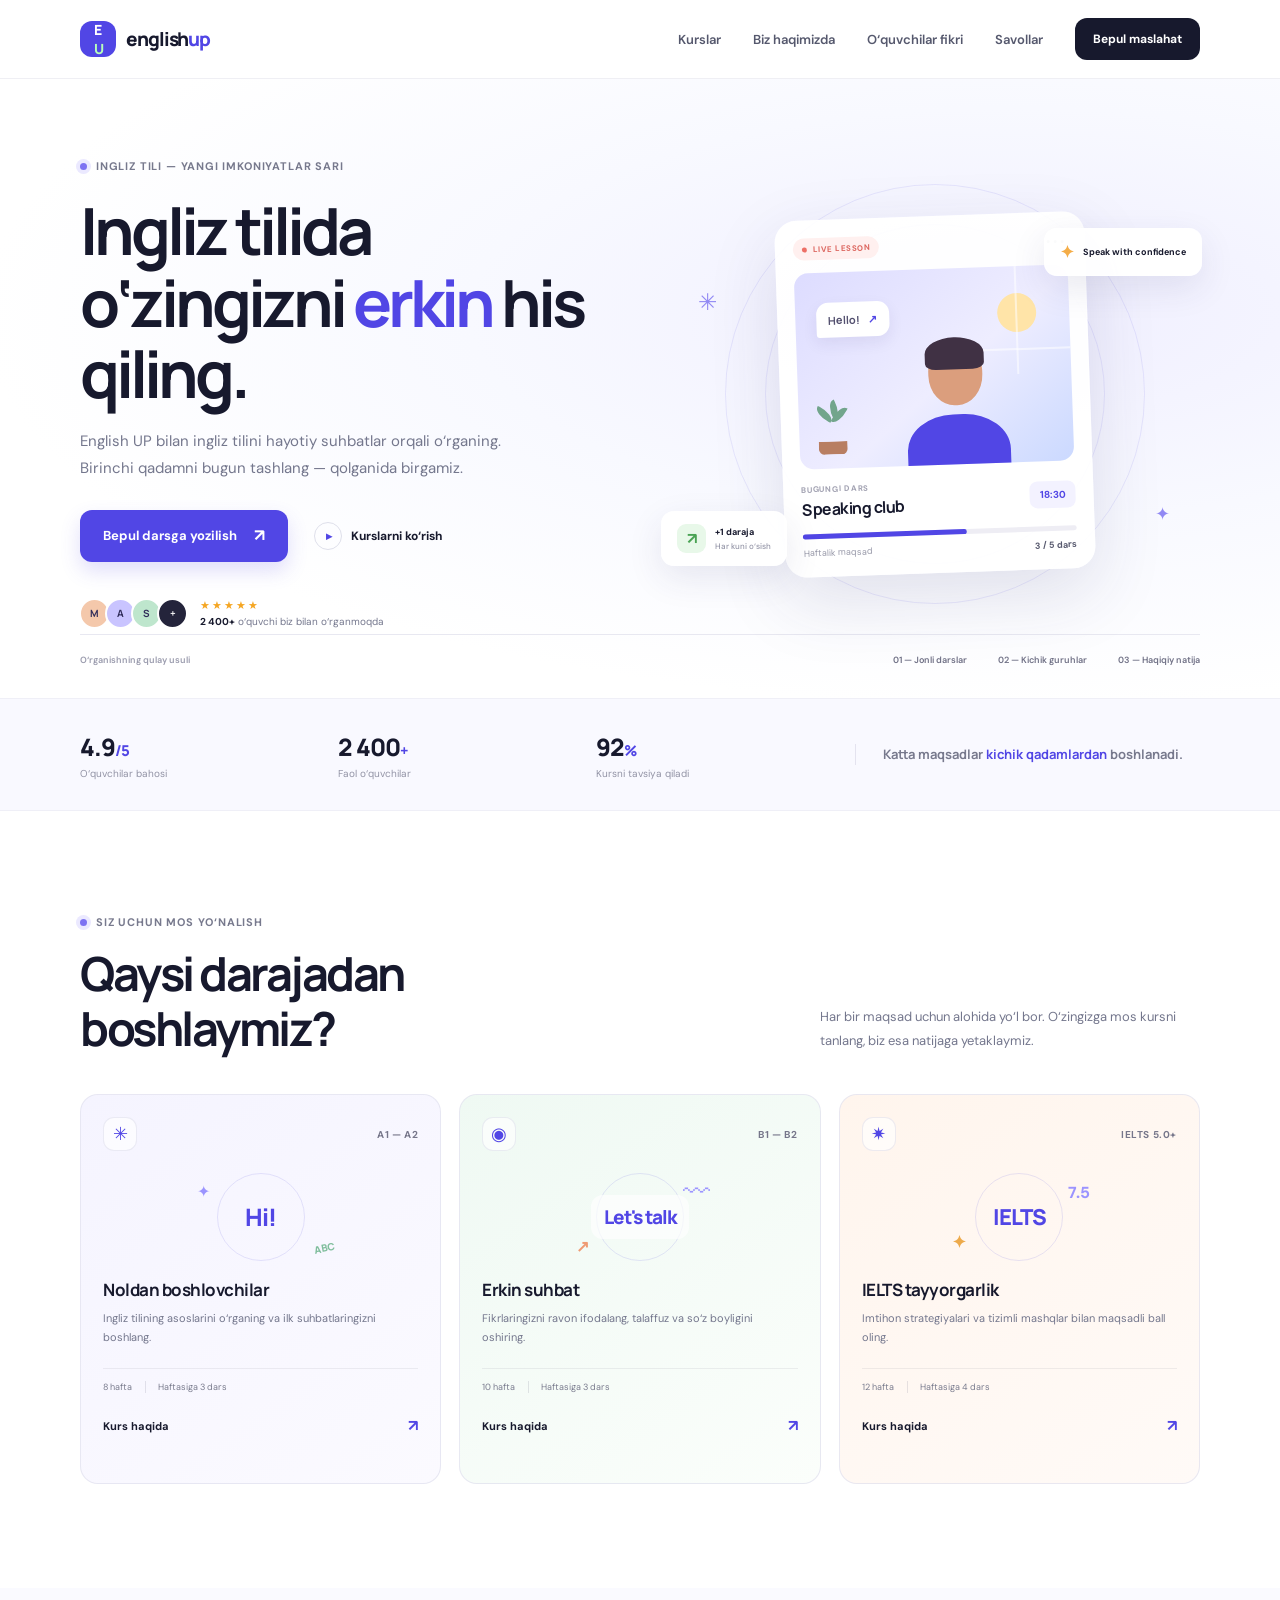
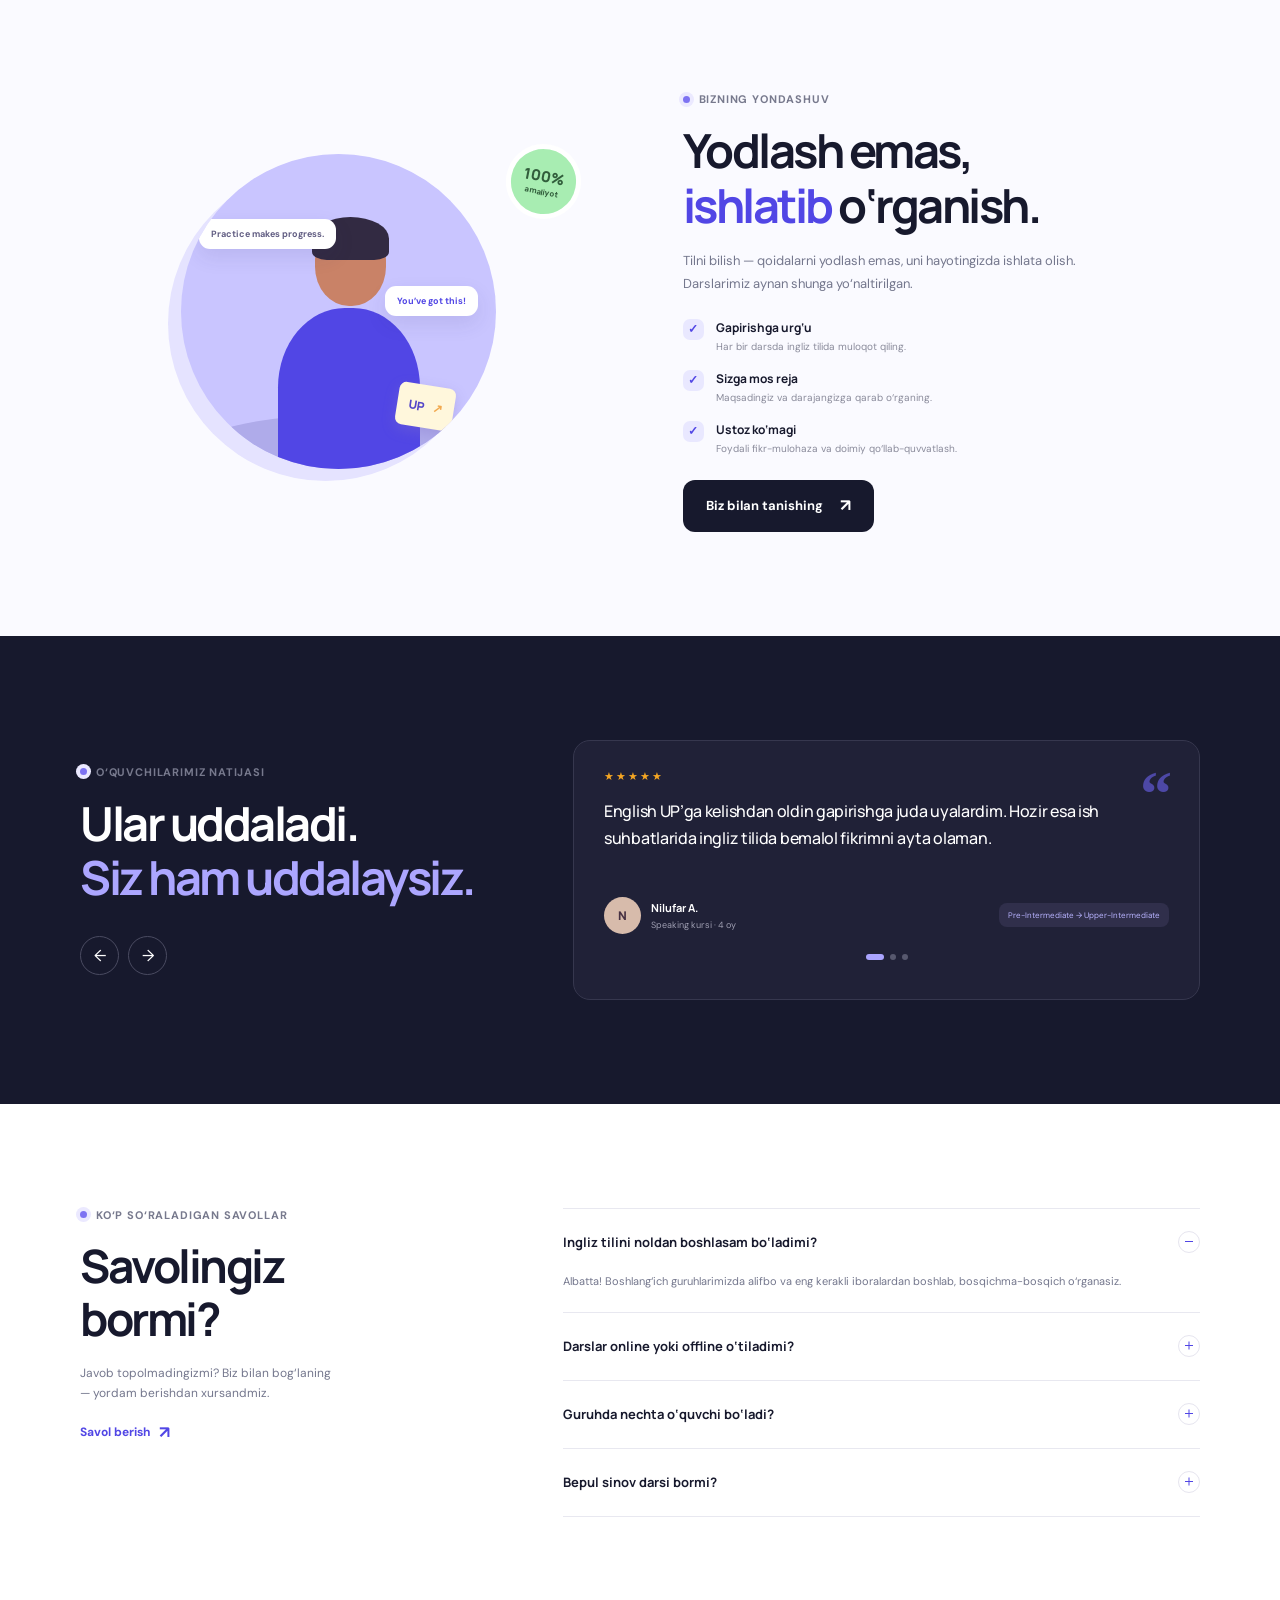
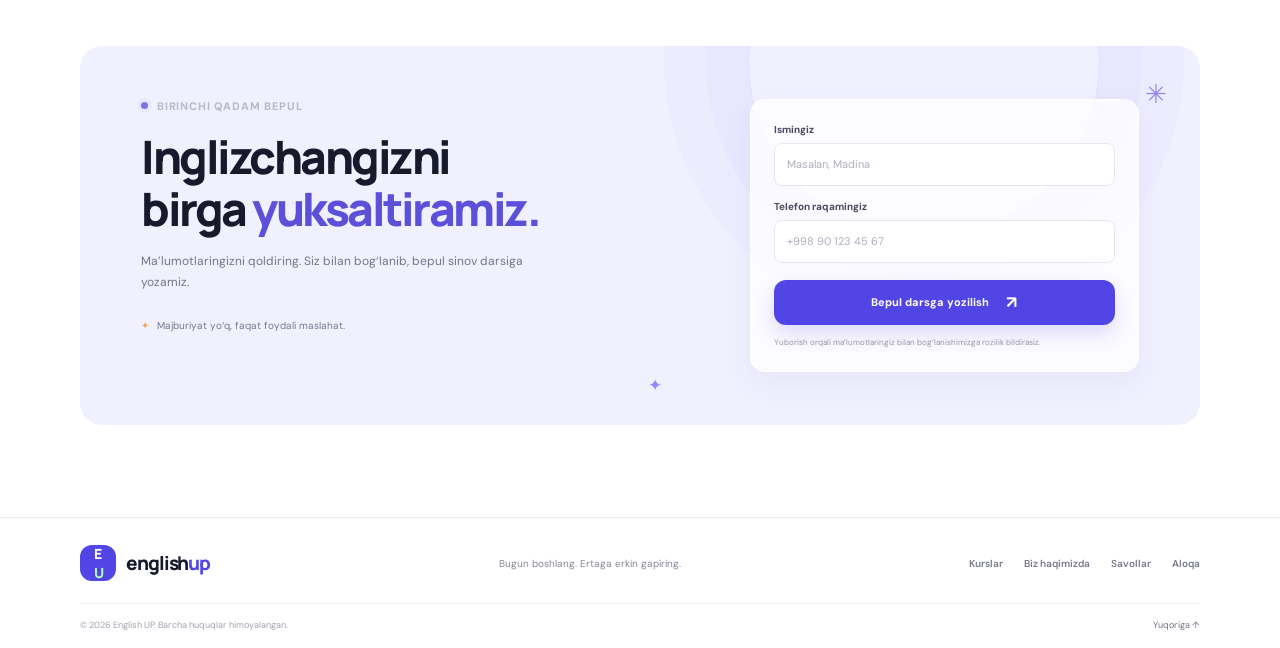
==== index.html @ d30f251e "Add English UP landing page Co-authored-by: Copilot <223556219+Copilot@users.noreply.github.com>" ====
<!doctype html>
<html lang="uz">
  <head>
    <meta charset="UTF-8" />
    <meta name="viewport" content="width=device-width, initial-scale=1.0" />
    <meta
      name="description"
      content="English UP bilan ingliz tilini ishonch bilan o'rganing. Sizga mos kursni tanlang va ilk darsingizga yoziling."
    />
    <meta name="theme-color" content="#f8f9ff" />
    <title>English UP — Ingliz tilida yangi darajaga chiqing</title>
    <link rel="preconnect" href="https://fonts.googleapis.com" />
    <link rel="preconnect" href="https://fonts.gstatic.com" crossorigin />
    <link
      href="https://fonts.googleapis.com/css2?family=DM+Sans:wght@400;500;600;700&family=Manrope:wght@400;500;600;700;800&display=swap"
      rel="stylesheet"
    />
    <link rel="stylesheet" href="styles.css" />
    <script src="script.js" defer></script>
  </head>
  <body>
    <header class="site-header">
      <div class="container header-inner">
        <a class="brand" href="#home" aria-label="English UP bosh sahifa">
          <span class="brand-mark">E<span>U</span></span>
          <span class="brand-name">english<span>up</span></span>
        </a>

        <button class="menu-toggle" type="button" aria-label="Menyuni ochish" aria-expanded="false">
          <span></span>
          <span></span>
        </button>

        <nav class="main-nav" aria-label="Asosiy navigatsiya">
          <a href="#courses">Kurslar</a>
          <a href="#about">Biz haqimizda</a>
          <a href="#reviews">O‘quvchilar fikri</a>
          <a href="#faq">Savollar</a>
          <a class="button button-small button-dark nav-cta" href="#contact">Bepul maslahat</a>
        </nav>
      </div>
    </header>

    <main>
      <section class="hero section" id="home">
        <div class="container hero-grid">
          <div class="hero-copy">
            <div class="eyebrow"><span class="eyebrow-dot"></span> Ingliz tili — yangi imkoniyatlar sari</div>
            <h1>Ingliz tilida<br />o‘zingizni <span>erkin</span> his qiling.</h1>
            <p class="hero-description">
              English UP bilan ingliz tilini hayotiy suhbatlar orqali o‘rganing.
              Birinchi qadamni bugun tashlang — qolganida birgamiz.
            </p>
            <div class="hero-actions">
              <a class="button button-primary" href="#contact">
                Bepul darsga yozilish <span aria-hidden="true">↗</span>
              </a>
              <a class="text-link" href="#courses"><span class="play-icon">▶</span> Kurslarni ko‘rish</a>
            </div>
            <div class="hero-proof">
              <div class="avatar-stack" aria-hidden="true">
                <span class="avatar avatar-one">M</span>
                <span class="avatar avatar-two">A</span>
                <span class="avatar avatar-three">S</span>
                <span class="avatar avatar-four">+</span>
              </div>
              <div>
                <div class="proof-stars" aria-label="Besh yulduz">★★★★★</div>
                <p><strong>2 400+</strong> o‘quvchi biz bilan o‘rganmoqda</p>
              </div>
            </div>
          </div>

          <div class="hero-visual" aria-label="English UP darslaridan lavha">
            <div class="visual-orbit orbit-one"></div>
            <div class="visual-orbit orbit-two"></div>
            <div class="floating-note note-top"><span class="note-icon">✦</span> Speak with confidence</div>
            <div class="study-card">
              <div class="study-card-top">
                <span class="live-pill"><span></span> LIVE LESSON</span>
                <span class="card-menu">•••</span>
              </div>
              <div class="lesson-illustration">
                <div class="window-sun"></div>
                <div class="window-line line-a"></div>
                <div class="window-line line-b"></div>
                <div class="plant"><i></i><i></i><i></i></div>
                <div class="person">
                  <div class="person-head"></div>
                  <div class="person-body"></div>
                </div>
                <div class="speech-bubble">Hello!<span>↗</span></div>
              </div>
              <div class="lesson-details">
                <div>
                  <p class="lesson-label">BUGUNGI DARS</p>
                  <h3>Speaking club</h3>
                </div>
                <span class="lesson-time">18:30</span>
              </div>
              <div class="lesson-progress"><span></span></div>
              <div class="lesson-footer"><span>Haftalik maqsad</span><strong>3 / 5 dars</strong></div>
            </div>
            <div class="floating-note note-bottom"><span class="streak-icon">↗</span><span><strong>+1 daraja</strong><small>Har kuni o‘sish</small></span></div>
            <span class="sparkle sparkle-one">✳</span>
            <span class="sparkle sparkle-two">✦</span>
          </div>
        </div>
        <div class="container hero-bottom">
          <span>O‘rganishning qulay usuli</span>
          <div class="hero-tags"><span>01 — Jonli darslar</span><span>02 — Kichik guruhlar</span><span>03 — Haqiqiy natija</span></div>
        </div>
      </section>

      <section class="trust-strip" aria-label="English UP afzalliklari">
        <div class="container trust-inner">
          <div><strong>4.9<span>/5</span></strong><small>O‘quvchilar bahosi</small></div>
          <div><strong>2 400<span>+</span></strong><small>Faol o‘quvchilar</small></div>
          <div><strong>92<span>%</span></strong><small>Kursni tavsiya qiladi</small></div>
          <div class="trust-message">Katta maqsadlar <span>kichik qadamlardan</span> boshlanadi.</div>
        </div>
      </section>

      <section class="section courses-section" id="courses">
        <div class="container">
          <div class="section-heading">
            <div>
              <div class="eyebrow"><span class="eyebrow-dot"></span> Siz uchun mos yo‘nalish</div>
              <h2>Qaysi darajadan<br />boshlaymiz?</h2>
            </div>
            <p>Har bir maqsad uchun alohida yo‘l bor. O‘zingizga mos kursni tanlang, biz esa natijaga yetaklaymiz.</p>
          </div>
          <div class="course-grid">
            <article class="course-card course-lavender">
              <div class="course-top"><span class="course-icon">✳</span><span class="course-level">A1 — A2</span></div>
              <div class="course-art beginner-art"><span>Hi!</span><i>✦</i><b>ABC</b></div>
              <h3>Noldan boshlovchilar</h3>
              <p>Ingliz tilining asoslarini o‘rganing va ilk suhbatlaringizni boshlang.</p>
              <div class="course-meta"><span>8 hafta</span><span>Haftasiga 3 dars</span></div>
              <a href="#contact" class="course-link">Kurs haqida <span>↗</span></a>
            </article>
            <article class="course-card course-mint">
              <div class="course-top"><span class="course-icon">◉</span><span class="course-level">B1 — B2</span></div>
              <div class="course-art speaking-art"><span>Let's talk</span><i>〰</i><b>↗</b></div>
              <h3>Erkin suhbat</h3>
              <p>Fikrlaringizni ravon ifodalang, talaffuz va so‘z boyligini oshiring.</p>
              <div class="course-meta"><span>10 hafta</span><span>Haftasiga 3 dars</span></div>
              <a href="#contact" class="course-link">Kurs haqida <span>↗</span></a>
            </article>
            <article class="course-card course-peach">
              <div class="course-top"><span class="course-icon">✷</span><span class="course-level">IELTS 5.0+</span></div>
              <div class="course-art ielts-art"><span>IELTS</span><i>7.5</i><b>✦</b></div>
              <h3>IELTS tayyorgarlik</h3>
              <p>Imtihon strategiyalari va tizimli mashqlar bilan maqsadli ball oling.</p>
              <div class="course-meta"><span>12 hafta</span><span>Haftasiga 4 dars</span></div>
              <a href="#contact" class="course-link">Kurs haqida <span>↗</span></a>
            </article>
          </div>
        </div>
      </section>

      <section class="section method-section" id="about">
        <div class="container method-grid">
          <div class="method-visual">
            <div class="method-circle circle-back"></div>
            <div class="method-circle circle-front">
              <div class="method-bubble bubble-one">Practice makes progress.</div>
              <div class="method-bubble bubble-two">You’ve got this!</div>
              <div class="method-person"><span></span><i></i></div>
              <div class="method-book">UP<span>↗</span></div>
            </div>
            <div class="method-sticker"><span>100%</span><small>amaliyot</small></div>
          </div>
          <div class="method-copy">
            <div class="eyebrow"><span class="eyebrow-dot"></span> Bizning yondashuv</div>
            <h2>Yodlash emas,<br /><span>ishlatib</span> o‘rganish.</h2>
            <p class="method-intro">Tilni bilish — qoidalarni yodlash emas, uni hayotingizda ishlata olish. Darslarimiz aynan shunga yo‘naltirilgan.</p>
            <div class="method-list">
              <div><span class="check-mark">✓</span><p><strong>Gapirishga urg‘u</strong><small>Har bir darsda ingliz tilida muloqot qiling.</small></p></div>
              <div><span class="check-mark">✓</span><p><strong>Sizga mos reja</strong><small>Maqsadingiz va darajangizga qarab o‘rganing.</small></p></div>
              <div><span class="check-mark">✓</span><p><strong>Ustoz ko‘magi</strong><small>Foydali fikr-mulohaza va doimiy qo‘llab-quvvatlash.</small></p></div>
            </div>
            <a class="button button-dark" href="#contact">Biz bilan tanishing <span aria-hidden="true">↗</span></a>
          </div>
        </div>
      </section>

      <section class="section testimonial-section" id="reviews">
        <div class="container testimonial-wrap">
          <div class="testimonial-heading">
            <div class="eyebrow"><span class="eyebrow-dot"></span> O‘quvchilarimiz natijasi</div>
            <h2>Ular uddaladi.<br /><span>Siz ham uddalaysiz.</span></h2>
            <div class="review-arrows"><button type="button" aria-label="Oldingi fikr" data-review-prev>←</button><button type="button" aria-label="Keyingi fikr" data-review-next>→</button></div>
          </div>
          <div class="testimonial-card" aria-live="polite">
            <div class="quote-mark">“</div>
            <div class="review-stars" aria-label="Besh yulduz">★★★★★</div>
            <blockquote data-review-quote>English UP’ga kelishdan oldin gapirishga juda uyalardim. Hozir esa ish suhbatlarida ingliz tilida bemalol fikrimni ayta olaman.</blockquote>
            <div class="review-person">
              <div class="review-avatar">N</div>
              <div><strong data-review-name>Nilufar A.</strong><small data-review-detail>Speaking kursi · 4 oy</small></div>
              <span class="review-result" data-review-result>Pre-Intermediate → Upper-Intermediate</span>
            </div>
            <div class="review-dots" aria-label="Fikrlar orasida tanlash"><button class="active" aria-label="1-fikr" data-review-dot="0"></button><button aria-label="2-fikr" data-review-dot="1"></button><button aria-label="3-fikr" data-review-dot="2"></button></div>
          </div>
        </div>
      </section>

      <section class="section faq-section" id="faq">
        <div class="container faq-grid">
          <div>
            <div class="eyebrow"><span class="eyebrow-dot"></span> Ko‘p so‘raladigan savollar</div>
            <h2>Savolingiz<br />bormi?</h2>
            <p class="faq-side-note">Javob topolmadingizmi? Biz bilan bog‘laning — yordam berishdan xursandmiz.</p>
            <a class="text-link faq-contact" href="#contact">Savol berish <span>↗</span></a>
          </div>
          <div class="faq-list">
            <details open>
              <summary>Ingliz tilini noldan boshlasam bo‘ladimi?<span></span></summary>
              <p>Albatta! Boshlang‘ich guruhlarimizda alifbo va eng kerakli iboralardan boshlab, bosqichma-bosqich o‘rganasiz.</p>
            </details>
            <details>
              <summary>Darslar online yoki offline o‘tiladimi?<span></span></summary>
              <p>Darslarimiz online formatda o‘tiladi. Istalgan joydan qatnashishingiz va dars materiallariga qayta murojaat qilishingiz mumkin.</p>
            </details>
            <details>
              <summary>Guruhda nechta o‘quvchi bo‘ladi?<span></span></summary>
              <p>Har bir guruhda odatda 6–10 nafar o‘quvchi bo‘ladi. Bu har bir ishtirokchiga darsda faol gapirish imkonini beradi.</p>
            </details>
            <details>
              <summary>Bepul sinov darsi bormi?<span></span></summary>
              <p>Ha, birinchi tanishuv darsi bepul. Darajangizni aniqlab, sizga mos kursni birgalikda tanlaymiz.</p>
            </details>
          </div>
        </div>
      </section>

      <section class="section contact-section" id="contact">
        <div class="container contact-panel">
          <div class="contact-copy">
            <div class="eyebrow eyebrow-light"><span class="eyebrow-dot"></span> Birinchi qadam bepul</div>
            <h2>Inglizchangizni<br />birga <span>yuksaltiramiz.</span></h2>
            <p>Ma’lumotlaringizni qoldiring. Siz bilan bog‘lanib, bepul sinov darsiga yozamiz.</p>
            <div class="contact-promise"><span>✦</span> Majburiyat yo‘q, faqat foydali maslahat.</div>
          </div>
          <form class="contact-form">
            <label for="name">Ismingiz</label>
            <input id="name" name="name" type="text" placeholder="Masalan, Madina" autocomplete="name" required />
            <label for="phone">Telefon raqamingiz</label>
            <input id="phone" name="phone" type="tel" placeholder="+998 90 123 45 67" autocomplete="tel" required />
            <button class="button button-primary form-submit" type="submit">Bepul darsga yozilish <span>↗</span></button>
            <p class="form-message" role="status" aria-live="polite"></p>
            <small>Yuborish orqali ma’lumotlaringiz bilan bog‘lanishimizga rozilik bildirasiz.</small>
          </form>
          <span class="contact-spark contact-spark-one">✳</span>
          <span class="contact-spark contact-spark-two">✦</span>
        </div>
      </section>
    </main>

    <footer class="site-footer">
      <div class="container footer-main">
        <a class="brand footer-brand" href="#home" aria-label="English UP bosh sahifa">
          <span class="brand-mark">E<span>U</span></span>
          <span class="brand-name">english<span>up</span></span>
        </a>
        <p>Bugun boshlang. Ertaga erkin gapiring.</p>
        <div class="footer-links"><a href="#courses">Kurslar</a><a href="#about">Biz haqimizda</a><a href="#faq">Savollar</a><a href="#contact">Aloqa</a></div>
      </div>
      <div class="container footer-bottom"><span>© 2026 English UP. Barcha huquqlar himoyalangan.</span><a href="#home">Yuqoriga ↑</a></div>
    </footer>
  </body>
</html>
---- styles.css ----
:root {
  color-scheme: light;
  --ink: #17192d;
  --muted: #74778d;
  --blue: #5146e5;
  --blue-deep: #3931bf;
  --lavender: #eeedff;
  --line: #e8e8f0;
  --paper: #fff;
  --soft: #f8f9ff;
  --font-display: "Manrope", sans-serif;
  --font-body: "DM Sans", sans-serif;
}

* { box-sizing: border-box; }
html { scroll-behavior: smooth; scroll-padding-top: 90px; }
body { margin: 0; background: var(--paper); color: var(--ink); font-family: var(--font-body); -webkit-font-smoothing: antialiased; }
button, input { font: inherit; }
a { color: inherit; text-decoration: none; }
.container { width: min(1120px, calc(100% - 48px)); margin-inline: auto; }
.section { padding: 104px 0; }
.site-header { position: sticky; z-index: 20; top: 0; background: rgba(255,255,255,.9); backdrop-filter: blur(18px); border-bottom: 1px solid rgba(232,232,240,.7); }
.header-inner { display: flex; align-items: center; justify-content: space-between; height: 78px; }
.brand { display: inline-flex; align-items: center; gap: 10px; }
.brand-mark { display: grid; width: 36px; height: 36px; place-content: center; border-radius: 12px; background: var(--blue); color: white; font: 800 14px var(--font-display); letter-spacing: -1.5px; }
.brand-mark span { color: #b7ffba; }
.brand-name { font: 800 19px var(--font-display); letter-spacing: -1.1px; }
.brand-name span { color: var(--blue); }
.main-nav { display: flex; align-items: center; gap: 32px; color: #55586d; font-size: 13px; font-weight: 600; }
.main-nav > a:not(.button):hover, .footer-links a:hover { color: var(--blue); }
.button { display: inline-flex; min-height: 52px; align-items: center; justify-content: center; gap: 17px; padding: 0 23px; border: 0; border-radius: 12px; font-size: 13px; font-weight: 700; transition: transform .2s, box-shadow .2s, background .2s; cursor: pointer; }
.button:hover { transform: translateY(-2px); box-shadow: 0 12px 25px rgba(45,37,156,.16); }
.button-small { min-height: 42px; padding-inline: 18px; font-size: 12px; }
.button-primary { background: var(--blue); color: white; box-shadow: 0 9px 20px rgba(81,70,229,.18); }
.button-primary:hover { background: var(--blue-deep); }
.button-dark { background: var(--ink); color: white; }
.button-dark:hover { background: #2a2c46; }
.button span { font-size: 17px; line-height: 1; }
.menu-toggle { display: none; }

.hero { position: relative; overflow: hidden; padding-top: 75px; padding-bottom: 32px; background: radial-gradient(ellipse at 79% 38%, #f0efff 0, #f8f9ff 38%, #fff 72%); }
.hero-grid { display: grid; min-height: 480px; grid-template-columns: 1.03fr .97fr; align-items: center; gap: 28px; }
.eyebrow { display: flex; align-items: center; gap: 9px; color: #77798d; font-size: 11px; font-weight: 700; letter-spacing: .075em; text-transform: uppercase; }
.eyebrow-dot { width: 7px; height: 7px; border-radius: 50%; background: #7d72f2; box-shadow: 0 0 0 4px #ebe9ff; }
h1, h2, h3, p { margin-top: 0; }
h1, h2, h3 { font-family: var(--font-display); }
.hero h1 { margin: 22px 0 18px; font-size: clamp(43px, 5.1vw, 65px); line-height: 1.1; letter-spacing: -4px; }
.hero h1 span, .method-copy h2 span, .testimonial-heading h2 span, .contact-copy h2 span { color: var(--blue); }
.hero-description { max-width: 470px; color: var(--muted); font-size: 15px; line-height: 1.8; }
.hero-actions { display: flex; align-items: center; gap: 26px; margin-top: 28px; }
.text-link { display: inline-flex; align-items: center; gap: 9px; font-size: 12px; font-weight: 700; }
.play-icon { display: grid; width: 28px; height: 28px; place-items: center; padding-left: 2px; border: 1px solid #dfe0eb; border-radius: 50%; color: var(--blue); font-size: 8px; }
.hero-proof { display: flex; align-items: center; gap: 12px; margin-top: 36px; }
.avatar-stack { display: flex; padding-left: 4px; }
.avatar { display: grid; width: 31px; height: 31px; place-items: center; margin-left: -5px; border: 2px solid white; border-radius: 50%; color: #302c59; font: 700 10px var(--font-display); }
.avatar-one { background: #f4c8ab; }.avatar-two { background: #c9c4ff; }.avatar-three { background: #bee6cd; }.avatar-four { background: #24243b; color: white; }
.proof-stars, .review-stars { color: #f5a623; font-size: 11px; letter-spacing: 2px; }
.hero-proof p { margin: 3px 0 0; color: var(--muted); font-size: 10px; }.hero-proof strong { color: var(--ink); }
.hero-visual { position: relative; display: grid; min-height: 455px; place-items: center; }
.visual-orbit { position: absolute; border: 1px solid rgba(111,102,233,.13); border-radius: 50%; }
.orbit-one { width: 420px; height: 420px; }.orbit-two { width: 340px; height: 340px; }
.study-card { position: relative; z-index: 2; width: 310px; padding: 17px; border: 1px solid rgba(255,255,255,.85); border-radius: 22px; background: rgba(255,255,255,.92); box-shadow: 0 24px 70px rgba(46,45,103,.13); transform: rotate(-2deg); }
.study-card-top, .lesson-details, .lesson-footer { display: flex; align-items: center; justify-content: space-between; }
.live-pill { display: inline-flex; align-items: center; gap: 6px; padding: 6px 9px; border-radius: 20px; background: #fff0ef; color: #dc655e; font-size: 8px; font-weight: 700; letter-spacing: .06em; }
.live-pill span { width: 5px; height: 5px; border-radius: 50%; background: #ed6f66; }
.card-menu { color: #a4a5b4; font-size: 13px; letter-spacing: 2px; }
.lesson-illustration { position: relative; overflow: hidden; height: 196px; margin: 13px 0 15px; border-radius: 14px; background: linear-gradient(140deg, #dddcff, #eeedff 55%, #cbd9ff); }
.window-sun { position: absolute; top: 27px; right: 33px; width: 39px; height: 39px; border-radius: 50%; background: #ffe4a8; }
.window-line { position: absolute; top: 0; right: 52px; width: 2px; height: 108px; background: rgba(255,255,255,.55); }
.line-b { right: 0; top: 82px; width: 125px; height: 2px; }
.plant { position: absolute; bottom: 14px; left: 19px; width: 29px; height: 43px; border-bottom: 13px solid #b87e62; border-radius: 0 0 6px 6px; }
.plant i { position: absolute; bottom: 22px; left: 12px; width: 9px; height: 19px; border-radius: 90% 0 90% 0; background: #72a58c; transform: rotate(-25deg); }
.plant i:nth-child(2) { left: 2px; bottom: 18px; transform: rotate(-60deg); }.plant i:nth-child(3) { left: 17px; bottom: 17px; transform: rotate(30deg); }
.person { position: absolute; bottom: 0; left: 96px; width: 113px; height: 126px; }
.person-head { position: absolute; z-index: 1; top: 4px; left: 35px; width: 54px; height: 63px; border-radius: 45% 45% 48% 48%; background: #db9e7d; }
.person-head:before { position: absolute; top: -5px; left: -3px; width: 59px; height: 32px; border-radius: 52% 52% 20% 20%; background: #403144; content: ""; }
.person-body { position: absolute; bottom: -30px; left: 12px; width: 103px; height: 80px; border-radius: 45% 45% 0 0; background: #5146e5; }
.speech-bubble { position: absolute; z-index: 3; top: 30px; left: 21px; padding: 10px 12px; border-radius: 12px 12px 12px 3px; background: white; color: #53506f; font: 700 11px var(--font-display); box-shadow: 0 6px 15px rgba(50,44,100,.08); }
.speech-bubble span { margin-left: 8px; color: var(--blue); }
.lesson-details h3 { margin: 4px 0 0; font-size: 16px; letter-spacing: -.5px; }
.lesson-label { margin: 0; color: #a1a1b1; font-size: 8px; font-weight: 700; letter-spacing: .09em; }
.lesson-time { padding: 7px 10px; border-radius: 8px; background: #f3f2ff; color: var(--blue); font-size: 10px; font-weight: 700; }
.lesson-progress { height: 5px; margin: 14px 0 8px; border-radius: 5px; background: #eeedf4; }.lesson-progress span { display: block; width: 60%; height: 100%; border-radius: inherit; background: var(--blue); }
.lesson-footer { color: #9899a9; font-size: 9px; }.lesson-footer strong { color: #57596e; font-size: 9px; }
.floating-note { position: absolute; z-index: 3; display: flex; align-items: center; gap: 9px; padding: 12px 15px; border: 1px solid rgba(255,255,255,.8); border-radius: 13px; background: rgba(255,255,255,.95); box-shadow: 0 12px 35px rgba(46,45,103,.1); font-size: 9px; font-weight: 700; }
.note-top { top: 61px; right: -2px; }.note-icon { color: #f4ad48; font-size: 17px; }.note-bottom { bottom: 56px; left: -9px; }.streak-icon { display: grid; width: 29px; height: 29px; place-items: center; border-radius: 9px; background: #e8f8e9; color: #4aa354; font-size: 16px; }.note-bottom strong, .note-bottom small { display: block; }.note-bottom small { margin-top: 3px; color: #9394a6; font-size: 8px; font-weight: 500; }
.sparkle { position: absolute; color: #9189f4; }.sparkle-one { top: 120px; left: 28px; font-size: 23px; }.sparkle-two { right: 30px; bottom: 96px; font-size: 18px; }
.hero-bottom { display: flex; align-items: center; justify-content: space-between; padding-top: 19px; border-top: 1px solid #e8e8f1; color: #9a9bad; font-size: 9px; font-weight: 600; }
.hero-tags { display: flex; gap: 31px; color: #707186; }.hero-tags span { white-space: nowrap; }
.trust-strip { background: #f9f9ff; border-block: 1px solid #efeff7; }
.trust-inner { display: grid; min-height: 111px; grid-template-columns: repeat(3, 1fr) 1.5fr; align-items: center; gap: 28px; }
.trust-inner > div:not(.trust-message) { display: flex; flex-direction: column; gap: 4px; }.trust-inner strong { font: 800 24px var(--font-display); letter-spacing: -1px; }.trust-inner strong span { color: var(--blue); font-size: 15px; }.trust-inner small { color: #9293a5; font-size: 10px; }
.trust-message { padding-left: 27px; border-left: 1px solid #e4e3ef; color: #77798d; font: 700 13px/1.6 var(--font-display); }.trust-message span { color: var(--blue); }

.section-heading { display: flex; align-items: end; justify-content: space-between; gap: 40px; margin-bottom: 39px; }
.section-heading h2, .method-copy h2, .testimonial-heading h2, .faq-grid h2 { margin: 17px 0 0; font-size: clamp(34px, 4vw, 47px); line-height: 1.16; letter-spacing: -2.5px; }
.section-heading > p { max-width: 380px; margin-bottom: 3px; color: var(--muted); font-size: 13px; line-height: 1.8; }
.course-grid { display: grid; grid-template-columns: repeat(3, 1fr); gap: 18px; }
.course-card { overflow: hidden; min-height: 390px; padding: 22px; border: 1px solid rgba(228,228,240,.8); border-radius: 18px; transition: transform .22s, box-shadow .22s; }
.course-card:hover { transform: translateY(-5px); box-shadow: 0 16px 38px rgba(40,39,80,.09); }
.course-lavender { background: linear-gradient(145deg, #f5f4ff, #fbfaff); }.course-mint { background: linear-gradient(145deg, #eff9f3, #fbfefb); }.course-peach { background: linear-gradient(145deg, #fff5ed, #fffaf7); }
.course-top { display: flex; align-items: center; justify-content: space-between; }.course-icon { display: grid; width: 34px; height: 34px; place-items: center; border: 1px solid rgba(80,76,151,.1); border-radius: 11px; background: rgba(255,255,255,.65); color: var(--blue); font-size: 18px; }.course-level { color: #76768a; font-size: 10px; font-weight: 700; letter-spacing: .06em; }
.course-art { position: relative; display: grid; height: 105px; place-items: center; margin: 13px -2px 9px; }
.course-art > span { position: relative; z-index: 1; color: #5146e5; font: 800 24px var(--font-display); letter-spacing: -1px; }.course-art > i { position: absolute; font-style: normal; color: #9b94ff; }.course-art > b { position: absolute; font: 800 10px var(--font-display); }
.beginner-art:before, .speaking-art:before, .ielts-art:before { position: absolute; width: 86px; height: 86px; border: 1px solid rgba(98,87,223,.15); border-radius: 50%; content: ""; }.beginner-art i { top: 17px; left: 30%; font-size: 16px; }.beginner-art b { right: 27%; bottom: 14px; color: #80be9d; transform: rotate(-11deg); }.speaking-art > span { padding: 9px 13px; border-radius: 12px; background: rgba(255,255,255,.68); font-size: 19px; }.speaking-art i { top: 10px; right: 28%; font-size: 27px; }.speaking-art b { bottom: 12px; left: 30%; color: #ef9b73; font-size: 16px; }.ielts-art > span { font-size: 22px; }.ielts-art > i { top: 18px; right: 28%; font-size: 16px; font-weight: 800; }.ielts-art b { bottom: 16px; left: 29%; color: #edaa4b; font-size: 17px; }
.course-card h3 { margin: 7px 0 8px; font-size: 17px; letter-spacing: -.5px; }.course-card > p { min-height: 43px; margin-bottom: 16px; color: var(--muted); font-size: 11px; line-height: 1.7; }
.course-meta { display: flex; gap: 13px; padding-block: 12px; border-top: 1px solid rgba(50,50,80,.08); color: #797b8d; font-size: 9px; }.course-meta span + span { padding-left: 12px; border-left: 1px solid rgba(50,50,80,.12); }
.course-link { display: flex; align-items: center; justify-content: space-between; padding-top: 10px; color: var(--ink); font-size: 11px; font-weight: 700; }.course-link span { color: var(--blue); font-size: 16px; }

.method-section { background: #fafaff; }
.method-grid { display: grid; grid-template-columns: 1fr 1fr; align-items: center; gap: 85px; }
.method-visual { position: relative; display: grid; min-height: 420px; place-items: center; }
.method-circle { position: absolute; width: 315px; height: 315px; border-radius: 50%; }.circle-back { background: #e5e3ff; transform: translate(-13px, 12px); }.circle-front { overflow: hidden; background: #c9c5ff; }
.circle-front:after { position: absolute; right: -10px; bottom: -46px; left: -10px; height: 100px; border-radius: 50% 50% 0 0; background: #afabea; content: ""; }
.method-person { position: absolute; z-index: 1; bottom: 20px; left: 95px; width: 146px; height: 225px; }
.method-person span { position: absolute; top: 0; left: 39px; width: 71px; height: 82px; border-radius: 44% 44% 48% 48%; background: #c98267; }.method-person span:before { position: absolute; top: -7px; left: -3px; width: 77px; height: 43px; border-radius: 52% 52% 20% 20%; background: #322a42; content: ""; }.method-person i { position: absolute; bottom: -28px; left: 2px; width: 142px; height: 169px; border-radius: 47% 47% 0 0; background: #5146e5; }
.method-bubble { position: absolute; z-index: 3; padding: 9px 12px; border-radius: 11px; background: white; color: #625e83; font-size: 9px; font-weight: 700; box-shadow: 0 8px 20px rgba(46,45,103,.1); }.bubble-one { top: 65px; left: 18px; }.bubble-two { top: 132px; right: 18px; color: var(--blue); }
.method-book { position: absolute; z-index: 4; right: 42px; bottom: 41px; display: flex; width: 57px; height: 43px; align-items: center; justify-content: center; gap: 8px; border-radius: 7px; background: #fff7dc; color: #5446c8; font: 800 12px var(--font-display); box-shadow: 0 5px 13px #7f74c854; transform: rotate(9deg); }.method-book span { color: #f2a94f; }
.method-sticker { position: absolute; z-index: 5; top: 42px; right: 17px; display: flex; width: 75px; height: 75px; flex-direction: column; align-items: center; justify-content: center; border: 5px solid white; border-radius: 50%; background: #a8edb2; color: #315d3b; transform: rotate(11deg); }.method-sticker span { font: 800 15px var(--font-display); }.method-sticker small { font-size: 8px; font-weight: 700; }
.method-copy h2 { margin-bottom: 17px; }.method-intro { max-width: 455px; color: var(--muted); font-size: 13px; line-height: 1.8; }
.method-list { display: grid; gap: 17px; margin: 23px 0 25px; }.method-list > div { display: flex; align-items: flex-start; gap: 12px; }.check-mark { display: grid; width: 21px; height: 21px; flex: 0 0 auto; place-items: center; border-radius: 7px; background: #e9e8ff; color: var(--blue); font-size: 12px; font-weight: 800; }.method-list p { margin: 0; }.method-list strong, .method-list small { display: block; }.method-list strong { margin-bottom: 4px; font: 700 12px var(--font-display); }.method-list small { color: #8a8b9b; font-size: 10px; }

.testimonial-section { background: var(--ink); color: white; }.testimonial-wrap { display: grid; grid-template-columns: .8fr 1.2fr; align-items: center; gap: 75px; }.eyebrow-light { color: #b8b8cd; }.testimonial-heading h2 { margin-bottom: 31px; }.testimonial-heading h2 span { color: #aca6ff; }.review-arrows { display: flex; gap: 9px; }.review-arrows button { display: grid; width: 39px; height: 39px; place-items: center; border: 1px solid #4a4b61; border-radius: 50%; background: transparent; color: white; cursor: pointer; transition: background .2s; }.review-arrows button:hover { background: var(--blue); border-color: var(--blue); }
.testimonial-card { position: relative; min-height: 260px; padding: 28px 30px 21px; border: 1px solid #36374e; border-radius: 17px; background: #202137; }.quote-mark { position: absolute; top: 16px; right: 27px; color: #4d48a6; font: 800 64px Georgia, serif; }.testimonial-card blockquote { max-width: 510px; min-height: 76px; margin: 15px 0 23px; font: 500 16px/1.7 var(--font-display); letter-spacing: -.3px; }.review-person { display: flex; align-items: center; gap: 10px; }.review-avatar { display: grid; width: 37px; height: 37px; place-items: center; border-radius: 50%; background: #d7bbab; color: #473143; font: 800 12px var(--font-display); }.review-person strong, .review-person small { display: block; }.review-person strong { font: 700 11px var(--font-display); }.review-person small { margin-top: 4px; color: #9d9db0; font-size: 9px; }.review-result { margin-left: auto; padding: 7px 9px; border-radius: 8px; background: #302f4b; color: #b8b3ff; font-size: 8px; }.review-dots { display: flex; justify-content: center; gap: 6px; margin-top: 20px; }.review-dots button { width: 6px; height: 6px; padding: 0; border: 0; border-radius: 5px; background: #57586e; cursor: pointer; }.review-dots button.active { width: 18px; background: #aaa4ff; }

.faq-section { background: white; }.faq-grid { display: grid; grid-template-columns: .75fr 1.25fr; gap: 100px; }.faq-grid h2 { font-size: 46px; }.faq-side-note { max-width: 260px; margin: 17px 0; color: var(--muted); font-size: 12px; line-height: 1.7; }.faq-contact { color: var(--blue); }.faq-contact span { font-size: 17px; }
.faq-list details { border-bottom: 1px solid var(--line); }.faq-list details:first-child { border-top: 1px solid var(--line); }.faq-list summary { display: flex; min-height: 67px; align-items: center; justify-content: space-between; gap: 20px; list-style: none; font: 700 13px var(--font-display); cursor: pointer; }.faq-list summary::-webkit-details-marker { display: none; }.faq-list summary span { position: relative; width: 22px; height: 22px; flex: 0 0 auto; border: 1px solid #e6e5ef; border-radius: 50%; }.faq-list summary span:before, .faq-list summary span:after { position: absolute; top: 9px; left: 6px; width: 8px; height: 1px; background: var(--blue); content: ""; }.faq-list summary span:after { transform: rotate(90deg); transition: transform .2s; }.faq-list details[open] summary span:after { transform: rotate(0); }.faq-list details p { max-width: 590px; margin: -4px 40px 20px 0; color: var(--muted); font-size: 11px; line-height: 1.8; }

.contact-section { padding-top: 25px; padding-bottom: 92px; }.contact-panel { position: relative; display: grid; overflow: hidden; grid-template-columns: 1fr .75fr; gap: 90px; padding: 53px 61px; border-radius: 22px; background: #f1f0ff; }.contact-panel:before { position: absolute; top: -160px; right: 100px; width: 350px; height: 350px; border: 1px solid rgba(81,70,229,.1); border-radius: 50%; box-shadow: 0 0 0 42px rgba(81,70,229,.025), 0 0 0 84px rgba(81,70,229,.02); content: ""; }.contact-copy, .contact-form { position: relative; z-index: 1; }.contact-copy h2 { margin: 18px 0 15px; font: 800 clamp(34px, 4vw, 46px)/1.14 var(--font-display); letter-spacing: -2.5px; }.contact-copy h2 span { color: #5b50d7; }.contact-copy > p { max-width: 385px; color: #74758a; font-size: 12px; line-height: 1.8; }.contact-promise { margin-top: 25px; color: #77788c; font-size: 10px; }.contact-promise span { margin-right: 5px; color: #f0a749; }
.contact-form { display: flex; flex-direction: column; padding: 23px; border: 1px solid rgba(255,255,255,.8); border-radius: 15px; background: rgba(255,255,255,.75); box-shadow: 0 12px 32px rgba(71,67,142,.06); }.contact-form label { margin-bottom: 7px; color: #48495c; font-size: 10px; font-weight: 700; }.contact-form input { width: 100%; height: 43px; margin-bottom: 14px; padding: 0 12px; border: 1px solid #e8e7f1; border-radius: 8px; outline: none; background: white; color: var(--ink); font-size: 11px; }.contact-form input:focus { border-color: #9d96f2; box-shadow: 0 0 0 3px rgba(81,70,229,.09); }.contact-form input::placeholder { color: #adaebc; }.form-submit { min-height: 45px; width: 100%; margin-top: 3px; font-size: 11px; }.contact-form > small { margin-top: 11px; color: #9697a6; font-size: 8px; line-height: 1.6; }.form-message { display: none; margin: 11px 0 0; color: #3d7750; font-size: 10px; line-height: 1.6; }.form-message.visible { display: block; }.contact-spark { position: absolute; color: #9189f4; }.contact-spark-one { top: 31px; right: 33px; font-size: 26px; }.contact-spark-two { right: 48%; bottom: 29px; font-size: 17px; }
.site-footer { padding: 27px 0 17px; border-top: 1px solid var(--line); }.footer-main { display: flex; align-items: center; justify-content: space-between; padding-bottom: 22px; }.footer-main > p { margin: 0; color: #858698; font-size: 10px; }.footer-links { display: flex; gap: 21px; color: #77798b; font-size: 10px; font-weight: 600; }.footer-bottom { display: flex; justify-content: space-between; padding-top: 15px; border-top: 1px solid #efeff4; color: #a0a1af; font-size: 9px; }.footer-bottom a { color: #727387; }

@media (max-width: 900px) {
  .main-nav { gap: 17px; font-size: 11px; }
  .hero-grid { grid-template-columns: 1fr .9fr; gap: 4px; }
  .hero h1 { font-size: 53px; }
  .hero-visual { transform: scale(.9); }
  .hero-tags { gap: 15px; }
  .method-grid { gap: 36px; }
  .testimonial-wrap { gap: 36px; }
  .faq-grid { gap: 55px; }
  .contact-panel { gap: 40px; padding-inline: 40px; }
}
@media (max-width: 700px) {
  html { scroll-padding-top: 72px; }
  .container { width: min(100% - 36px, 520px); }
  .section { padding: 74px 0; }
  .header-inner { height: 68px; }
  .menu-toggle { display: flex; width: 40px; height: 40px; flex-direction: column; align-items: center; justify-content: center; gap: 6px; border: 1px solid var(--line); border-radius: 11px; background: white; cursor: pointer; }
  .menu-toggle span { width: 16px; height: 2px; border-radius: 2px; background: var(--ink); transition: transform .2s; }
  .menu-toggle[aria-expanded="true"] span:first-child { transform: translateY(4px) rotate(45deg); }.menu-toggle[aria-expanded="true"] span:last-child { transform: translateY(-4px) rotate(-45deg); }
  .main-nav { position: absolute; top: 67px; right: 0; left: 0; display: none; align-items: stretch; gap: 0; padding: 9px 18px 18px; border-bottom: 1px solid var(--line); background: white; box-shadow: 0 18px 24px rgba(31,32,63,.07); }
  .main-nav.open { display: flex; flex-direction: column; }.main-nav > a:not(.button) { padding: 13px 4px; border-bottom: 1px solid #f1f1f6; }.main-nav .nav-cta { margin-top: 14px; }
  .hero { padding-top: 54px; padding-bottom: 20px; }
  .hero-grid { grid-template-columns: 1fr; gap: 0; }
  .hero h1 { margin-top: 18px; font-size: clamp(43px, 12vw, 58px); letter-spacing: -3px; }
  .hero-description { max-width: 450px; font-size: 13px; }
  .hero-actions { flex-wrap: wrap; gap: 19px; margin-top: 23px; }.hero-actions .button { min-height: 48px; }
  .hero-proof { margin-top: 26px; }.hero-visual { min-height: 390px; margin: 4px -25px -14px; transform: scale(.83); }.study-card { width: 300px; }.orbit-one { width: 380px; height: 380px; }.orbit-two { width: 300px; height: 300px; }
  .hero-bottom { align-items: flex-start; gap: 16px; padding-top: 15px; font-size: 8px; }.hero-tags { flex-wrap: wrap; justify-content: flex-end; gap: 8px 13px; }.hero-tags span { font-size: 8px; }
  .trust-inner { grid-template-columns: repeat(3, 1fr); gap: 17px; padding-block: 22px; }.trust-inner strong { font-size: 21px; }.trust-inner small { font-size: 8px; }.trust-message { grid-column: 1 / -1; padding: 12px 0 0; border-top: 1px solid #e4e3ef; border-left: 0; font-size: 11px; }
  .section-heading { align-items: flex-start; flex-direction: column; gap: 13px; margin-bottom: 26px; }.section-heading h2, .method-copy h2, .testimonial-heading h2, .faq-grid h2 { font-size: 38px; }.section-heading > p { max-width: 460px; font-size: 12px; }
  .course-grid { grid-template-columns: 1fr; gap: 13px; }.course-card { min-height: auto; padding: 20px; }.course-art { height: 91px; }.course-card > p { min-height: 0; }.course-meta { margin-top: 11px; }
  .method-grid { grid-template-columns: 1fr; gap: 25px; }.method-visual { min-height: 355px; order: 2; }.method-copy { order: 1; }.method-circle { width: 280px; height: 280px; }.method-person { bottom: 12px; left: calc(50% - 73px); }.method-sticker { top: 23px; right: calc(50% - 157px); }.bubble-one { left: calc(50% - 137px); }.bubble-two { right: calc(50% - 136px); }.method-book { right: calc(50% - 144px); bottom: 32px; }
  .testimonial-wrap { grid-template-columns: 1fr; gap: 28px; }.testimonial-heading h2 { margin-bottom: 19px; }.testimonial-card { padding: 24px 20px 17px; }.testimonial-card blockquote { min-height: auto; font-size: 14px; }.review-result { display: none; }.review-dots { margin-top: 18px; }
  .faq-grid { grid-template-columns: 1fr; gap: 25px; }.faq-grid h2 { font-size: 38px; }.faq-side-note { max-width: 400px; margin-block: 11px; }.faq-list summary { min-height: 62px; font-size: 12px; }
  .contact-section { padding-top: 0; padding-bottom: 65px; }.contact-panel { grid-template-columns: 1fr; gap: 23px; padding: 33px 21px; }.contact-copy h2 { font-size: 37px; }.contact-copy > p { max-width: 450px; }.contact-promise { margin-top: 16px; }.contact-form { padding: 18px; }.contact-spark-one { top: 28px; right: 20px; }
  .footer-main { align-items: flex-start; flex-wrap: wrap; gap: 14px; }.footer-main > p { order: 3; width: 100%; }.footer-links { flex-wrap: wrap; gap: 13px; font-size: 9px; }.footer-bottom { gap: 14px; font-size: 8px; }
}
@media (prefers-reduced-motion: reduce) {
  *, *:before, *:after { scroll-behavior: auto !important; transition-duration: .01ms !important; animation-duration: .01ms !important; }
}
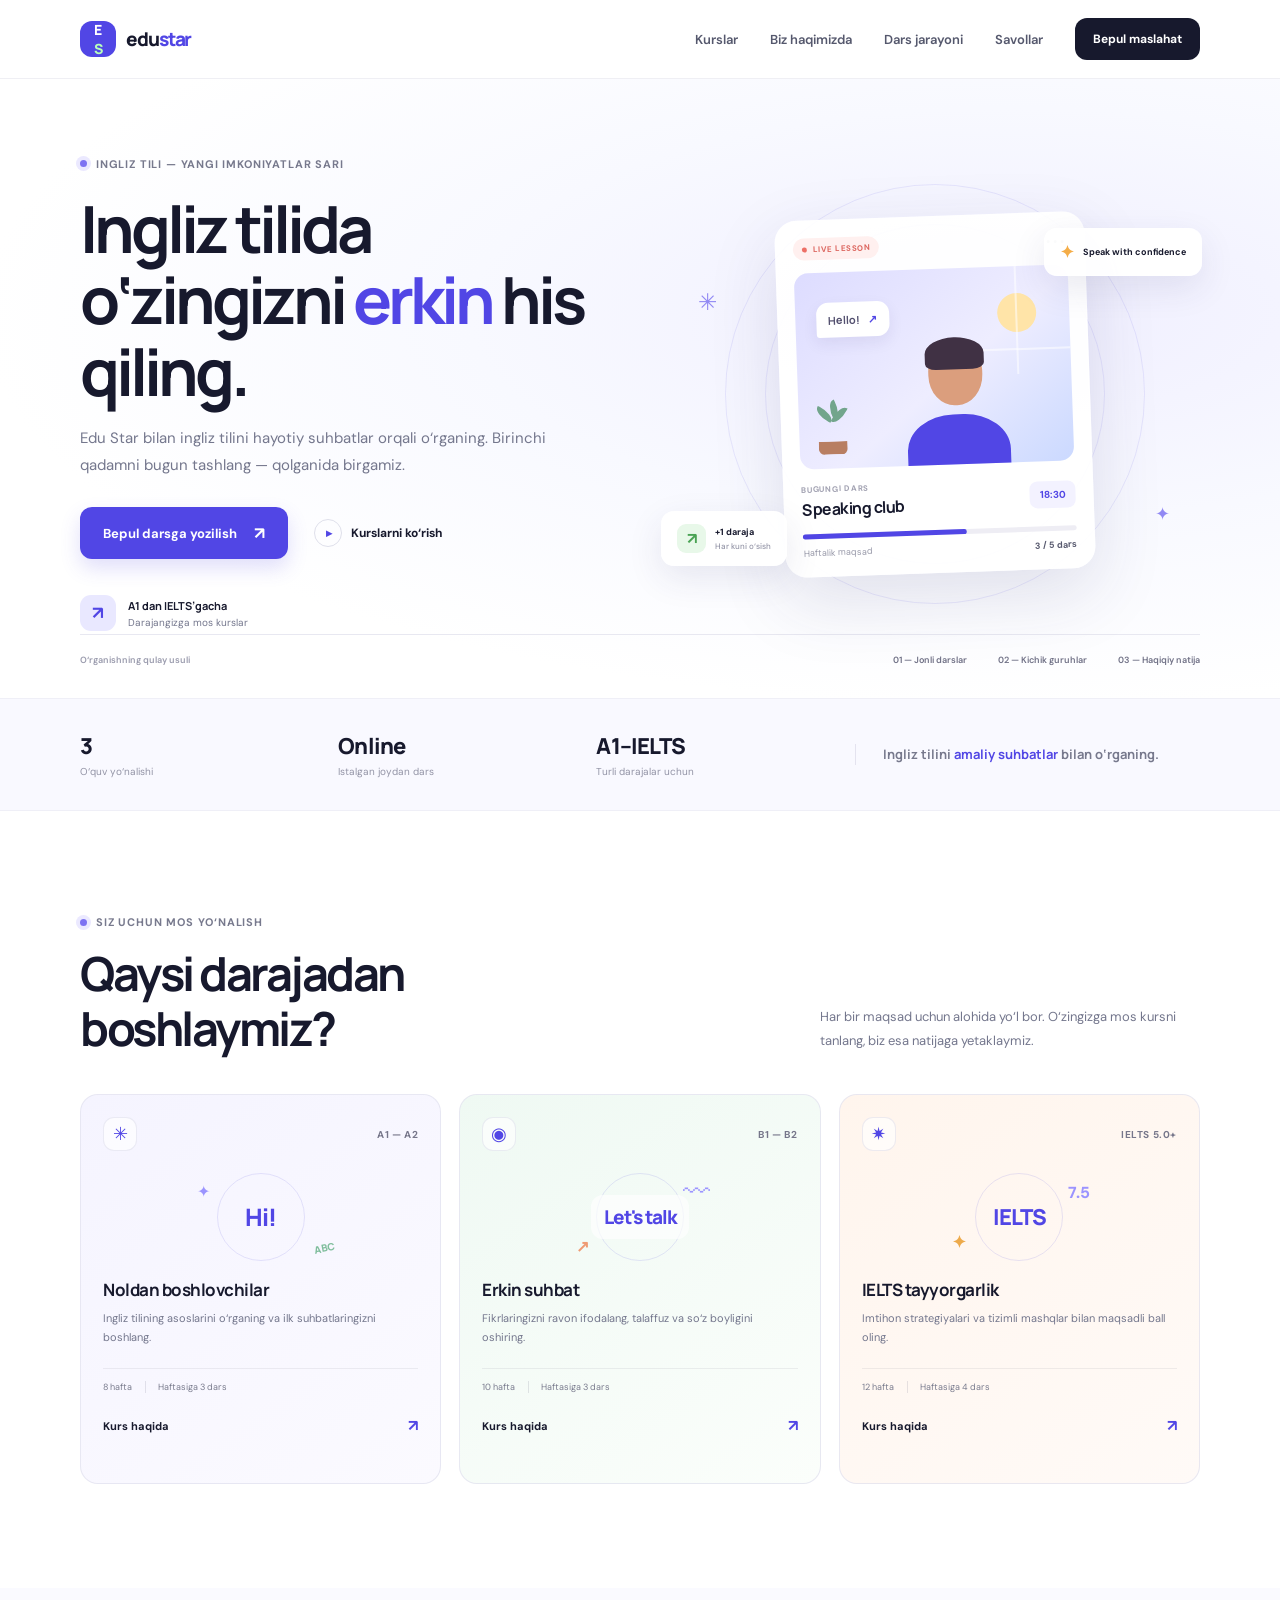
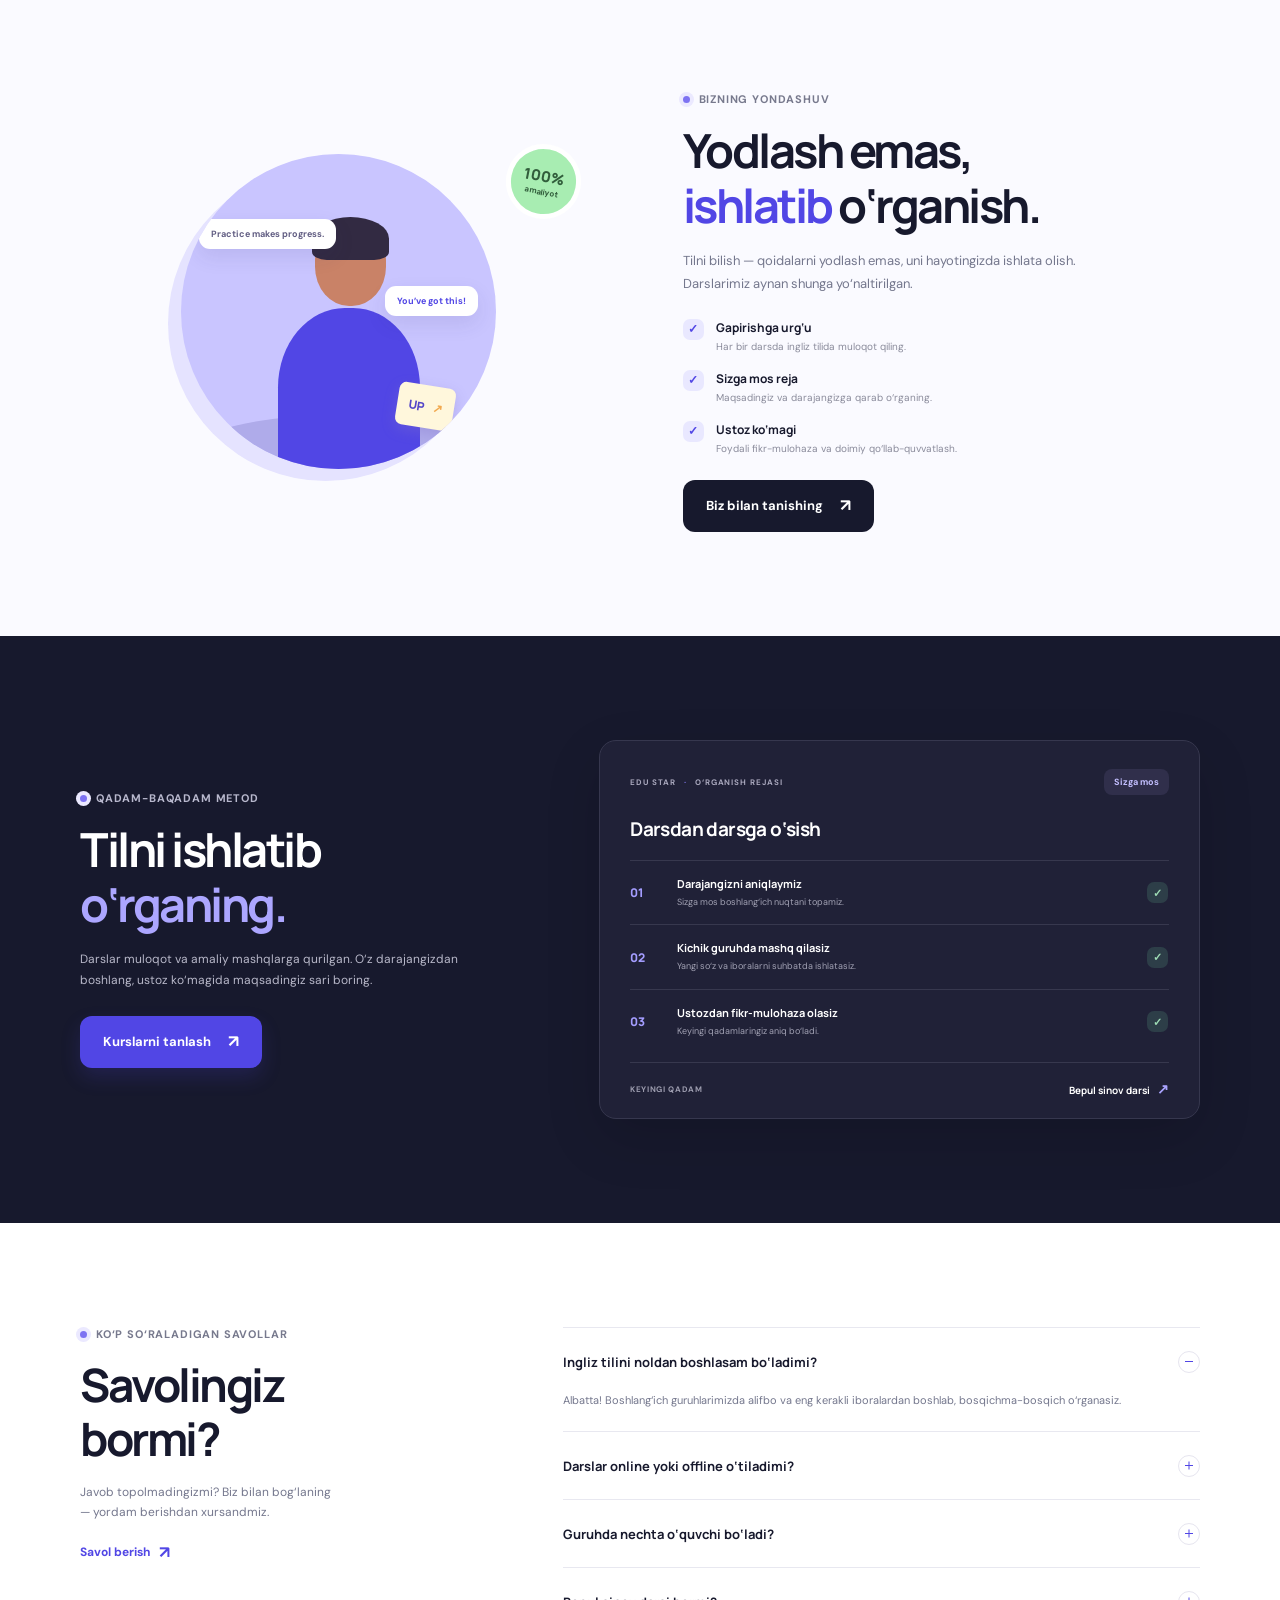
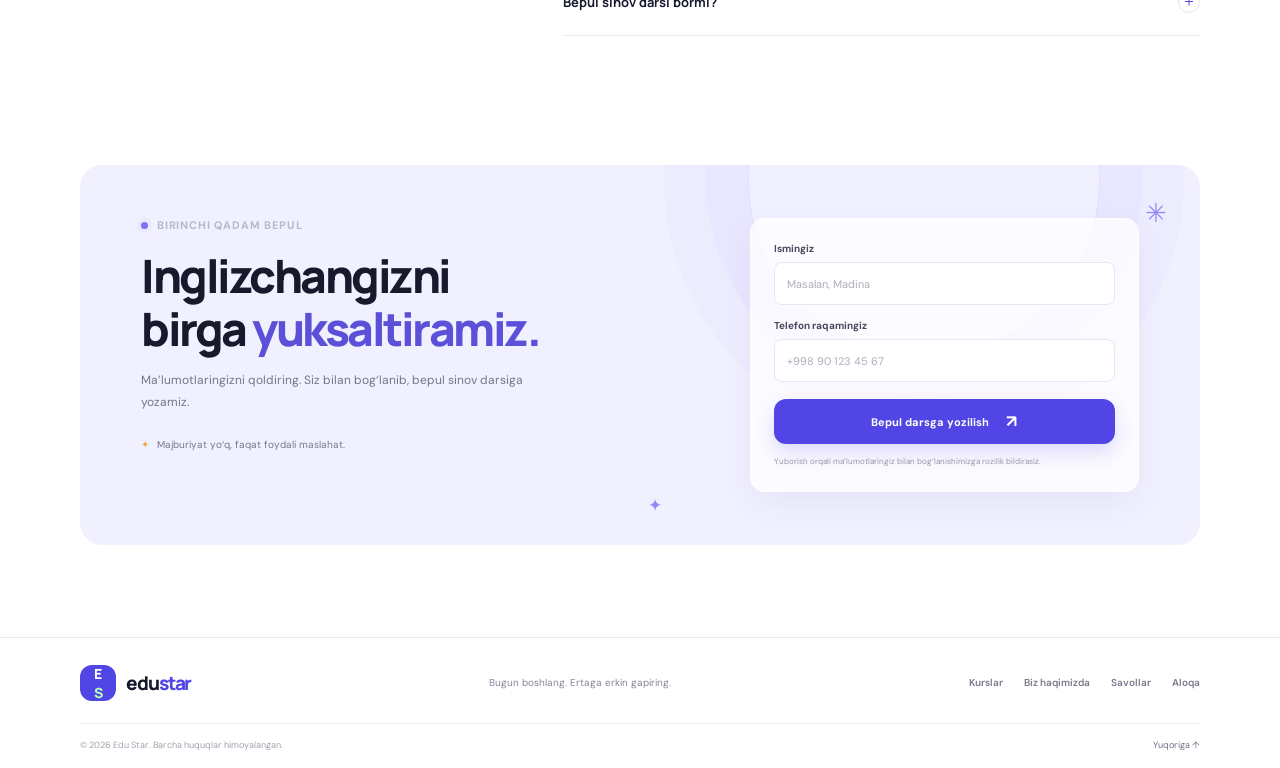
==== commit 5594ff46: "Rename site to Edu Star and refresh content Co-authored-by: Copilot <223556219+Copilot@users.noreply" ====
--- a/index.html
+++ b/index.html
@@ -5,10 +5,11 @@
     <meta name="viewport" content="width=device-width, initial-scale=1.0" />
     <meta
       name="description"
-      content="English UP bilan ingliz tilini ishonch bilan o'rganing. Sizga mos kursni tanlang va ilk darsingizga yoziling."
+      content="Edu Star bilan ingliz tilini ishonch bilan o'rganing. Sizga mos kursni tanlang va ilk darsingizga yoziling."
     />
     <meta name="theme-color" content="#f8f9ff" />
-    <title>English UP — Ingliz tilida yangi darajaga chiqing</title>
+    <meta name="google-site-verification" content="rsPSDa6e9acyLg28gBeXtJLa09QAk8QGlJ6qX73v8IU" />
+    <title>Edu Star — Ingliz tilida yangi darajaga chiqing</title>
     <link rel="preconnect" href="https://fonts.googleapis.com" />
     <link rel="preconnect" href="https://fonts.gstatic.com" crossorigin />
     <link
@@ -21,9 +22,9 @@
   <body>
     <header class="site-header">
       <div class="container header-inner">
-        <a class="brand" href="#home" aria-label="English UP bosh sahifa">
-          <span class="brand-mark">E<span>U</span></span>
-          <span class="brand-name">english<span>up</span></span>
+        <a class="brand" href="#home" aria-label="Edu Star bosh sahifa">
+          <span class="brand-mark">E<span>S</span></span>
+          <span class="brand-name">edu<span>star</span></span>
         </a>
 
         <button class="menu-toggle" type="button" aria-label="Menyuni ochish" aria-expanded="false">
@@ -34,7 +35,7 @@
         <nav class="main-nav" aria-label="Asosiy navigatsiya">
           <a href="#courses">Kurslar</a>
           <a href="#about">Biz haqimizda</a>
-          <a href="#reviews">O‘quvchilar fikri</a>
+          <a href="#learning">Dars jarayoni</a>
           <a href="#faq">Savollar</a>
           <a class="button button-small button-dark nav-cta" href="#contact">Bepul maslahat</a>
         </nav>
@@ -48,7 +49,7 @@
             <div class="eyebrow"><span class="eyebrow-dot"></span> Ingliz tili — yangi imkoniyatlar sari</div>
             <h1>Ingliz tilida<br />o‘zingizni <span>erkin</span> his qiling.</h1>
             <p class="hero-description">
-              English UP bilan ingliz tilini hayotiy suhbatlar orqali o‘rganing.
+              Edu Star bilan ingliz tilini hayotiy suhbatlar orqali o‘rganing.
               Birinchi qadamni bugun tashlang — qolganida birgamiz.
             </p>
             <div class="hero-actions">
@@ -58,20 +59,15 @@
               <a class="text-link" href="#courses"><span class="play-icon">▶</span> Kurslarni ko‘rish</a>
             </div>
             <div class="hero-proof">
-              <div class="avatar-stack" aria-hidden="true">
-                <span class="avatar avatar-one">M</span>
-                <span class="avatar avatar-two">A</span>
-                <span class="avatar avatar-three">S</span>
-                <span class="avatar avatar-four">+</span>
-              </div>
+              <span class="proof-icon" aria-hidden="true">↗</span>
               <div>
-                <div class="proof-stars" aria-label="Besh yulduz">★★★★★</div>
-                <p><strong>2 400+</strong> o‘quvchi biz bilan o‘rganmoqda</p>
-              </div>
-            </div>
-          </div>
-
-          <div class="hero-visual" aria-label="English UP darslaridan lavha">
+                <strong class="proof-title">A1 dan IELTS’gacha</strong>
+                <p>Darajangizga mos kurslar</p>
+              </div>
+            </div>
+          </div>
+
+          <div class="hero-visual" aria-label="Edu Star darslaridan lavha">
             <div class="visual-orbit orbit-one"></div>
             <div class="visual-orbit orbit-two"></div>
             <div class="floating-note note-top"><span class="note-icon">✦</span> Speak with confidence</div>
@@ -112,12 +108,12 @@
         </div>
       </section>
 
-      <section class="trust-strip" aria-label="English UP afzalliklari">
+      <section class="trust-strip" aria-label="Edu Star afzalliklari">
         <div class="container trust-inner">
-          <div><strong>4.9<span>/5</span></strong><small>O‘quvchilar bahosi</small></div>
-          <div><strong>2 400<span>+</span></strong><small>Faol o‘quvchilar</small></div>
-          <div><strong>92<span>%</span></strong><small>Kursni tavsiya qiladi</small></div>
-          <div class="trust-message">Katta maqsadlar <span>kichik qadamlardan</span> boshlanadi.</div>
+          <div><strong>3</strong><small>O‘quv yo‘nalishi</small></div>
+          <div><strong>Online</strong><small>Istalgan joydan dars</small></div>
+          <div><strong>A1–IELTS</strong><small>Turli darajalar uchun</small></div>
+          <div class="trust-message">Ingliz tilini <span>amaliy suhbatlar</span> bilan o‘rganing.</div>
         </div>
       </section>
 
@@ -185,23 +181,38 @@
         </div>
       </section>
 
-      <section class="section testimonial-section" id="reviews">
-        <div class="container testimonial-wrap">
-          <div class="testimonial-heading">
-            <div class="eyebrow"><span class="eyebrow-dot"></span> O‘quvchilarimiz natijasi</div>
-            <h2>Ular uddaladi.<br /><span>Siz ham uddalaysiz.</span></h2>
-            <div class="review-arrows"><button type="button" aria-label="Oldingi fikr" data-review-prev>←</button><button type="button" aria-label="Keyingi fikr" data-review-next>→</button></div>
-          </div>
-          <div class="testimonial-card" aria-live="polite">
-            <div class="quote-mark">“</div>
-            <div class="review-stars" aria-label="Besh yulduz">★★★★★</div>
-            <blockquote data-review-quote>English UP’ga kelishdan oldin gapirishga juda uyalardim. Hozir esa ish suhbatlarida ingliz tilida bemalol fikrimni ayta olaman.</blockquote>
-            <div class="review-person">
-              <div class="review-avatar">N</div>
-              <div><strong data-review-name>Nilufar A.</strong><small data-review-detail>Speaking kursi · 4 oy</small></div>
-              <span class="review-result" data-review-result>Pre-Intermediate → Upper-Intermediate</span>
-            </div>
-            <div class="review-dots" aria-label="Fikrlar orasida tanlash"><button class="active" aria-label="1-fikr" data-review-dot="0"></button><button aria-label="2-fikr" data-review-dot="1"></button><button aria-label="3-fikr" data-review-dot="2"></button></div>
+      <section class="section journey-section" id="learning">
+        <div class="container journey-wrap">
+          <div class="journey-heading">
+            <div class="eyebrow eyebrow-light"><span class="eyebrow-dot"></span> QADAM-BAQADAM METOD</div>
+            <h2>Tilni ishlatib<br /><span>o‘rganing.</span></h2>
+            <p>Darslar muloqot va amaliy mashqlarga qurilgan. O‘z darajangizdan boshlang, ustoz ko‘magida maqsadingiz sari boring.</p>
+            <a class="button button-primary" href="#courses">Kurslarni tanlash <span aria-hidden="true">↗</span></a>
+          </div>
+          <div class="journey-card">
+            <div class="journey-card-top">
+              <span class="journey-label">EDU STAR <span>·</span> O‘RGANISH REJASI</span>
+              <span class="journey-tag">Sizga mos</span>
+            </div>
+            <h3>Darsdan darsga o‘sish</h3>
+            <div class="journey-steps">
+              <div class="journey-step">
+                <span class="journey-number">01</span>
+                <div><strong>Darajangizni aniqlaymiz</strong><small>Sizga mos boshlang‘ich nuqtani topamiz.</small></div>
+                <span class="step-check">✓</span>
+              </div>
+              <div class="journey-step">
+                <span class="journey-number">02</span>
+                <div><strong>Kichik guruhda mashq qilasiz</strong><small>Yangi so‘z va iboralarni suhbatda ishlatasiz.</small></div>
+                <span class="step-check">✓</span>
+              </div>
+              <div class="journey-step">
+                <span class="journey-number">03</span>
+                <div><strong>Ustozdan fikr-mulohaza olasiz</strong><small>Keyingi qadamlaringiz aniq bo‘ladi.</small></div>
+                <span class="step-check">✓</span>
+              </div>
+            </div>
+            <a class="journey-next" href="#contact"><span>KEYINGI QADAM</span><strong>Bepul sinov darsi <span aria-hidden="true">↗</span></strong></a>
           </div>
         </div>
       </section>
@@ -260,14 +271,14 @@
 
     <footer class="site-footer">
       <div class="container footer-main">
-        <a class="brand footer-brand" href="#home" aria-label="English UP bosh sahifa">
-          <span class="brand-mark">E<span>U</span></span>
-          <span class="brand-name">english<span>up</span></span>
+        <a class="brand footer-brand" href="#home" aria-label="Edu Star bosh sahifa">
+          <span class="brand-mark">E<span>S</span></span>
+          <span class="brand-name">edu<span>star</span></span>
         </a>
         <p>Bugun boshlang. Ertaga erkin gapiring.</p>
         <div class="footer-links"><a href="#courses">Kurslar</a><a href="#about">Biz haqimizda</a><a href="#faq">Savollar</a><a href="#contact">Aloqa</a></div>
       </div>
-      <div class="container footer-bottom"><span>© 2026 English UP. Barcha huquqlar himoyalangan.</span><a href="#home">Yuqoriga ↑</a></div>
+      <div class="container footer-bottom"><span>© 2026 Edu Star. Barcha huquqlar himoyalangan.</span><a href="#home">Yuqoriga ↑</a></div>
     </footer>
   </body>
 </html>
--- a/styles.css
+++ b/styles.css
@@ -45,17 +45,14 @@
 h1, h2, h3, p { margin-top: 0; }
 h1, h2, h3 { font-family: var(--font-display); }
 .hero h1 { margin: 22px 0 18px; font-size: clamp(43px, 5.1vw, 65px); line-height: 1.1; letter-spacing: -4px; }
-.hero h1 span, .method-copy h2 span, .testimonial-heading h2 span, .contact-copy h2 span { color: var(--blue); }
+.hero h1 span, .method-copy h2 span, .contact-copy h2 span { color: var(--blue); }
 .hero-description { max-width: 470px; color: var(--muted); font-size: 15px; line-height: 1.8; }
 .hero-actions { display: flex; align-items: center; gap: 26px; margin-top: 28px; }
 .text-link { display: inline-flex; align-items: center; gap: 9px; font-size: 12px; font-weight: 700; }
 .play-icon { display: grid; width: 28px; height: 28px; place-items: center; padding-left: 2px; border: 1px solid #dfe0eb; border-radius: 50%; color: var(--blue); font-size: 8px; }
 .hero-proof { display: flex; align-items: center; gap: 12px; margin-top: 36px; }
-.avatar-stack { display: flex; padding-left: 4px; }
-.avatar { display: grid; width: 31px; height: 31px; place-items: center; margin-left: -5px; border: 2px solid white; border-radius: 50%; color: #302c59; font: 700 10px var(--font-display); }
-.avatar-one { background: #f4c8ab; }.avatar-two { background: #c9c4ff; }.avatar-three { background: #bee6cd; }.avatar-four { background: #24243b; color: white; }
-.proof-stars, .review-stars { color: #f5a623; font-size: 11px; letter-spacing: 2px; }
-.hero-proof p { margin: 3px 0 0; color: var(--muted); font-size: 10px; }.hero-proof strong { color: var(--ink); }
+.proof-icon { display: grid; width: 36px; height: 36px; flex: 0 0 auto; place-items: center; border-radius: 11px; background: #e9e8ff; color: var(--blue); font-size: 18px; font-weight: 700; }
+.hero-proof p { margin: 3px 0 0; color: var(--muted); font-size: 10px; }.hero-proof strong { color: var(--ink); }.proof-title { display: block; font: 700 11px var(--font-display); }
 .hero-visual { position: relative; display: grid; min-height: 455px; place-items: center; }
 .visual-orbit { position: absolute; border: 1px solid rgba(111,102,233,.13); border-radius: 50%; }
 .orbit-one { width: 420px; height: 420px; }.orbit-two { width: 340px; height: 340px; }
@@ -89,11 +86,11 @@
 .hero-tags { display: flex; gap: 31px; color: #707186; }.hero-tags span { white-space: nowrap; }
 .trust-strip { background: #f9f9ff; border-block: 1px solid #efeff7; }
 .trust-inner { display: grid; min-height: 111px; grid-template-columns: repeat(3, 1fr) 1.5fr; align-items: center; gap: 28px; }
-.trust-inner > div:not(.trust-message) { display: flex; flex-direction: column; gap: 4px; }.trust-inner strong { font: 800 24px var(--font-display); letter-spacing: -1px; }.trust-inner strong span { color: var(--blue); font-size: 15px; }.trust-inner small { color: #9293a5; font-size: 10px; }
+.trust-inner > div:not(.trust-message) { display: flex; flex-direction: column; gap: 4px; }.trust-inner strong { font: 800 22px var(--font-display); letter-spacing: -.8px; }.trust-inner small { color: #9293a5; font-size: 10px; }
 .trust-message { padding-left: 27px; border-left: 1px solid #e4e3ef; color: #77798d; font: 700 13px/1.6 var(--font-display); }.trust-message span { color: var(--blue); }
 
 .section-heading { display: flex; align-items: end; justify-content: space-between; gap: 40px; margin-bottom: 39px; }
-.section-heading h2, .method-copy h2, .testimonial-heading h2, .faq-grid h2 { margin: 17px 0 0; font-size: clamp(34px, 4vw, 47px); line-height: 1.16; letter-spacing: -2.5px; }
+.section-heading h2, .method-copy h2, .journey-heading h2, .faq-grid h2 { margin: 17px 0 0; font-size: clamp(34px, 4vw, 47px); line-height: 1.16; letter-spacing: -2.5px; }
 .section-heading > p { max-width: 380px; margin-bottom: 3px; color: var(--muted); font-size: 13px; line-height: 1.8; }
 .course-grid { display: grid; grid-template-columns: repeat(3, 1fr); gap: 18px; }
 .course-card { overflow: hidden; min-height: 390px; padding: 22px; border: 1px solid rgba(228,228,240,.8); border-radius: 18px; transition: transform .22s, box-shadow .22s; }
@@ -120,8 +117,8 @@
 .method-copy h2 { margin-bottom: 17px; }.method-intro { max-width: 455px; color: var(--muted); font-size: 13px; line-height: 1.8; }
 .method-list { display: grid; gap: 17px; margin: 23px 0 25px; }.method-list > div { display: flex; align-items: flex-start; gap: 12px; }.check-mark { display: grid; width: 21px; height: 21px; flex: 0 0 auto; place-items: center; border-radius: 7px; background: #e9e8ff; color: var(--blue); font-size: 12px; font-weight: 800; }.method-list p { margin: 0; }.method-list strong, .method-list small { display: block; }.method-list strong { margin-bottom: 4px; font: 700 12px var(--font-display); }.method-list small { color: #8a8b9b; font-size: 10px; }
 
-.testimonial-section { background: var(--ink); color: white; }.testimonial-wrap { display: grid; grid-template-columns: .8fr 1.2fr; align-items: center; gap: 75px; }.eyebrow-light { color: #b8b8cd; }.testimonial-heading h2 { margin-bottom: 31px; }.testimonial-heading h2 span { color: #aca6ff; }.review-arrows { display: flex; gap: 9px; }.review-arrows button { display: grid; width: 39px; height: 39px; place-items: center; border: 1px solid #4a4b61; border-radius: 50%; background: transparent; color: white; cursor: pointer; transition: background .2s; }.review-arrows button:hover { background: var(--blue); border-color: var(--blue); }
-.testimonial-card { position: relative; min-height: 260px; padding: 28px 30px 21px; border: 1px solid #36374e; border-radius: 17px; background: #202137; }.quote-mark { position: absolute; top: 16px; right: 27px; color: #4d48a6; font: 800 64px Georgia, serif; }.testimonial-card blockquote { max-width: 510px; min-height: 76px; margin: 15px 0 23px; font: 500 16px/1.7 var(--font-display); letter-spacing: -.3px; }.review-person { display: flex; align-items: center; gap: 10px; }.review-avatar { display: grid; width: 37px; height: 37px; place-items: center; border-radius: 50%; background: #d7bbab; color: #473143; font: 800 12px var(--font-display); }.review-person strong, .review-person small { display: block; }.review-person strong { font: 700 11px var(--font-display); }.review-person small { margin-top: 4px; color: #9d9db0; font-size: 9px; }.review-result { margin-left: auto; padding: 7px 9px; border-radius: 8px; background: #302f4b; color: #b8b3ff; font-size: 8px; }.review-dots { display: flex; justify-content: center; gap: 6px; margin-top: 20px; }.review-dots button { width: 6px; height: 6px; padding: 0; border: 0; border-radius: 5px; background: #57586e; cursor: pointer; }.review-dots button.active { width: 18px; background: #aaa4ff; }
+.journey-section { background: var(--ink); color: white; }.journey-wrap { display: grid; grid-template-columns: .85fr 1.15fr; align-items: center; gap: 75px; }.eyebrow-light { color: #b8b8cd; }.journey-heading h2 { margin-bottom: 17px; }.journey-heading h2 span { color: #aca6ff; }.journey-heading > p { max-width: 400px; margin-bottom: 24px; color: #b8b8c9; font-size: 12px; line-height: 1.8; }
+.journey-card { padding: 28px 30px 20px; border: 1px solid #36374e; border-radius: 17px; background: #202137; box-shadow: 0 20px 55px rgba(0,0,0,.14); }.journey-card-top { display: flex; align-items: center; justify-content: space-between; gap: 15px; }.journey-label { color: #a9a8bd; font-size: 8px; font-weight: 700; letter-spacing: .12em; }.journey-label span { padding-inline: 5px; color: #8279ed; }.journey-tag { padding: 7px 10px; border-radius: 8px; background: #302f4b; color: #c3bfff; font-size: 9px; font-weight: 700; }.journey-card h3 { margin: 21px 0 7px; font-size: 19px; letter-spacing: -.6px; }.journey-steps { margin-top: 18px; }.journey-step { display: grid; grid-template-columns: 35px 1fr 22px; align-items: center; gap: 12px; padding: 15px 0; border-top: 1px solid #37384e; }.journey-number { color: #a49dff; font: 800 12px var(--font-display); }.journey-step strong, .journey-step small { display: block; }.journey-step strong { font: 700 11px var(--font-display); }.journey-step small { margin-top: 5px; color: #a1a1b3; font-size: 9px; line-height: 1.5; }.step-check { display: grid; width: 21px; height: 21px; place-items: center; border-radius: 7px; background: #2d3e48; color: #9fddb5; font-size: 11px; font-weight: 800; }.journey-next { display: flex; align-items: center; justify-content: space-between; gap: 12px; margin-top: 9px; padding-top: 16px; border-top: 1px solid #37384e; }.journey-next > span { color: #9d9daf; font-size: 8px; font-weight: 700; letter-spacing: .08em; }.journey-next strong { color: white; font: 700 10px var(--font-display); }.journey-next strong span { padding-left: 5px; color: #aaa4ff; font-size: 14px; }
 
 .faq-section { background: white; }.faq-grid { display: grid; grid-template-columns: .75fr 1.25fr; gap: 100px; }.faq-grid h2 { font-size: 46px; }.faq-side-note { max-width: 260px; margin: 17px 0; color: var(--muted); font-size: 12px; line-height: 1.7; }.faq-contact { color: var(--blue); }.faq-contact span { font-size: 17px; }
 .faq-list details { border-bottom: 1px solid var(--line); }.faq-list details:first-child { border-top: 1px solid var(--line); }.faq-list summary { display: flex; min-height: 67px; align-items: center; justify-content: space-between; gap: 20px; list-style: none; font: 700 13px var(--font-display); cursor: pointer; }.faq-list summary::-webkit-details-marker { display: none; }.faq-list summary span { position: relative; width: 22px; height: 22px; flex: 0 0 auto; border: 1px solid #e6e5ef; border-radius: 50%; }.faq-list summary span:before, .faq-list summary span:after { position: absolute; top: 9px; left: 6px; width: 8px; height: 1px; background: var(--blue); content: ""; }.faq-list summary span:after { transform: rotate(90deg); transition: transform .2s; }.faq-list details[open] summary span:after { transform: rotate(0); }.faq-list details p { max-width: 590px; margin: -4px 40px 20px 0; color: var(--muted); font-size: 11px; line-height: 1.8; }
@@ -137,7 +134,7 @@
   .hero-visual { transform: scale(.9); }
   .hero-tags { gap: 15px; }
   .method-grid { gap: 36px; }
-  .testimonial-wrap { gap: 36px; }
+  .journey-wrap { gap: 36px; }
   .faq-grid { gap: 55px; }
   .contact-panel { gap: 40px; padding-inline: 40px; }
 }
@@ -159,10 +156,10 @@
   .hero-proof { margin-top: 26px; }.hero-visual { min-height: 390px; margin: 4px -25px -14px; transform: scale(.83); }.study-card { width: 300px; }.orbit-one { width: 380px; height: 380px; }.orbit-two { width: 300px; height: 300px; }
   .hero-bottom { align-items: flex-start; gap: 16px; padding-top: 15px; font-size: 8px; }.hero-tags { flex-wrap: wrap; justify-content: flex-end; gap: 8px 13px; }.hero-tags span { font-size: 8px; }
   .trust-inner { grid-template-columns: repeat(3, 1fr); gap: 17px; padding-block: 22px; }.trust-inner strong { font-size: 21px; }.trust-inner small { font-size: 8px; }.trust-message { grid-column: 1 / -1; padding: 12px 0 0; border-top: 1px solid #e4e3ef; border-left: 0; font-size: 11px; }
-  .section-heading { align-items: flex-start; flex-direction: column; gap: 13px; margin-bottom: 26px; }.section-heading h2, .method-copy h2, .testimonial-heading h2, .faq-grid h2 { font-size: 38px; }.section-heading > p { max-width: 460px; font-size: 12px; }
+  .section-heading { align-items: flex-start; flex-direction: column; gap: 13px; margin-bottom: 26px; }.section-heading h2, .method-copy h2, .journey-heading h2, .faq-grid h2 { font-size: 38px; }.section-heading > p { max-width: 460px; font-size: 12px; }
   .course-grid { grid-template-columns: 1fr; gap: 13px; }.course-card { min-height: auto; padding: 20px; }.course-art { height: 91px; }.course-card > p { min-height: 0; }.course-meta { margin-top: 11px; }
   .method-grid { grid-template-columns: 1fr; gap: 25px; }.method-visual { min-height: 355px; order: 2; }.method-copy { order: 1; }.method-circle { width: 280px; height: 280px; }.method-person { bottom: 12px; left: calc(50% - 73px); }.method-sticker { top: 23px; right: calc(50% - 157px); }.bubble-one { left: calc(50% - 137px); }.bubble-two { right: calc(50% - 136px); }.method-book { right: calc(50% - 144px); bottom: 32px; }
-  .testimonial-wrap { grid-template-columns: 1fr; gap: 28px; }.testimonial-heading h2 { margin-bottom: 19px; }.testimonial-card { padding: 24px 20px 17px; }.testimonial-card blockquote { min-height: auto; font-size: 14px; }.review-result { display: none; }.review-dots { margin-top: 18px; }
+  .journey-wrap { grid-template-columns: 1fr; gap: 28px; }.journey-heading h2 { margin-bottom: 13px; }.journey-card { padding: 22px 18px 17px; }.journey-step { grid-template-columns: 28px 1fr 20px; gap: 9px; }.journey-next { align-items: flex-start; flex-direction: column; }
   .faq-grid { grid-template-columns: 1fr; gap: 25px; }.faq-grid h2 { font-size: 38px; }.faq-side-note { max-width: 400px; margin-block: 11px; }.faq-list summary { min-height: 62px; font-size: 12px; }
   .contact-section { padding-top: 0; padding-bottom: 65px; }.contact-panel { grid-template-columns: 1fr; gap: 23px; padding: 33px 21px; }.contact-copy h2 { font-size: 37px; }.contact-copy > p { max-width: 450px; }.contact-promise { margin-top: 16px; }.contact-form { padding: 18px; }.contact-spark-one { top: 28px; right: 20px; }
   .footer-main { align-items: flex-start; flex-wrap: wrap; gap: 14px; }.footer-main > p { order: 3; width: 100%; }.footer-links { flex-wrap: wrap; gap: 13px; font-size: 9px; }.footer-bottom { gap: 14px; font-size: 8px; }
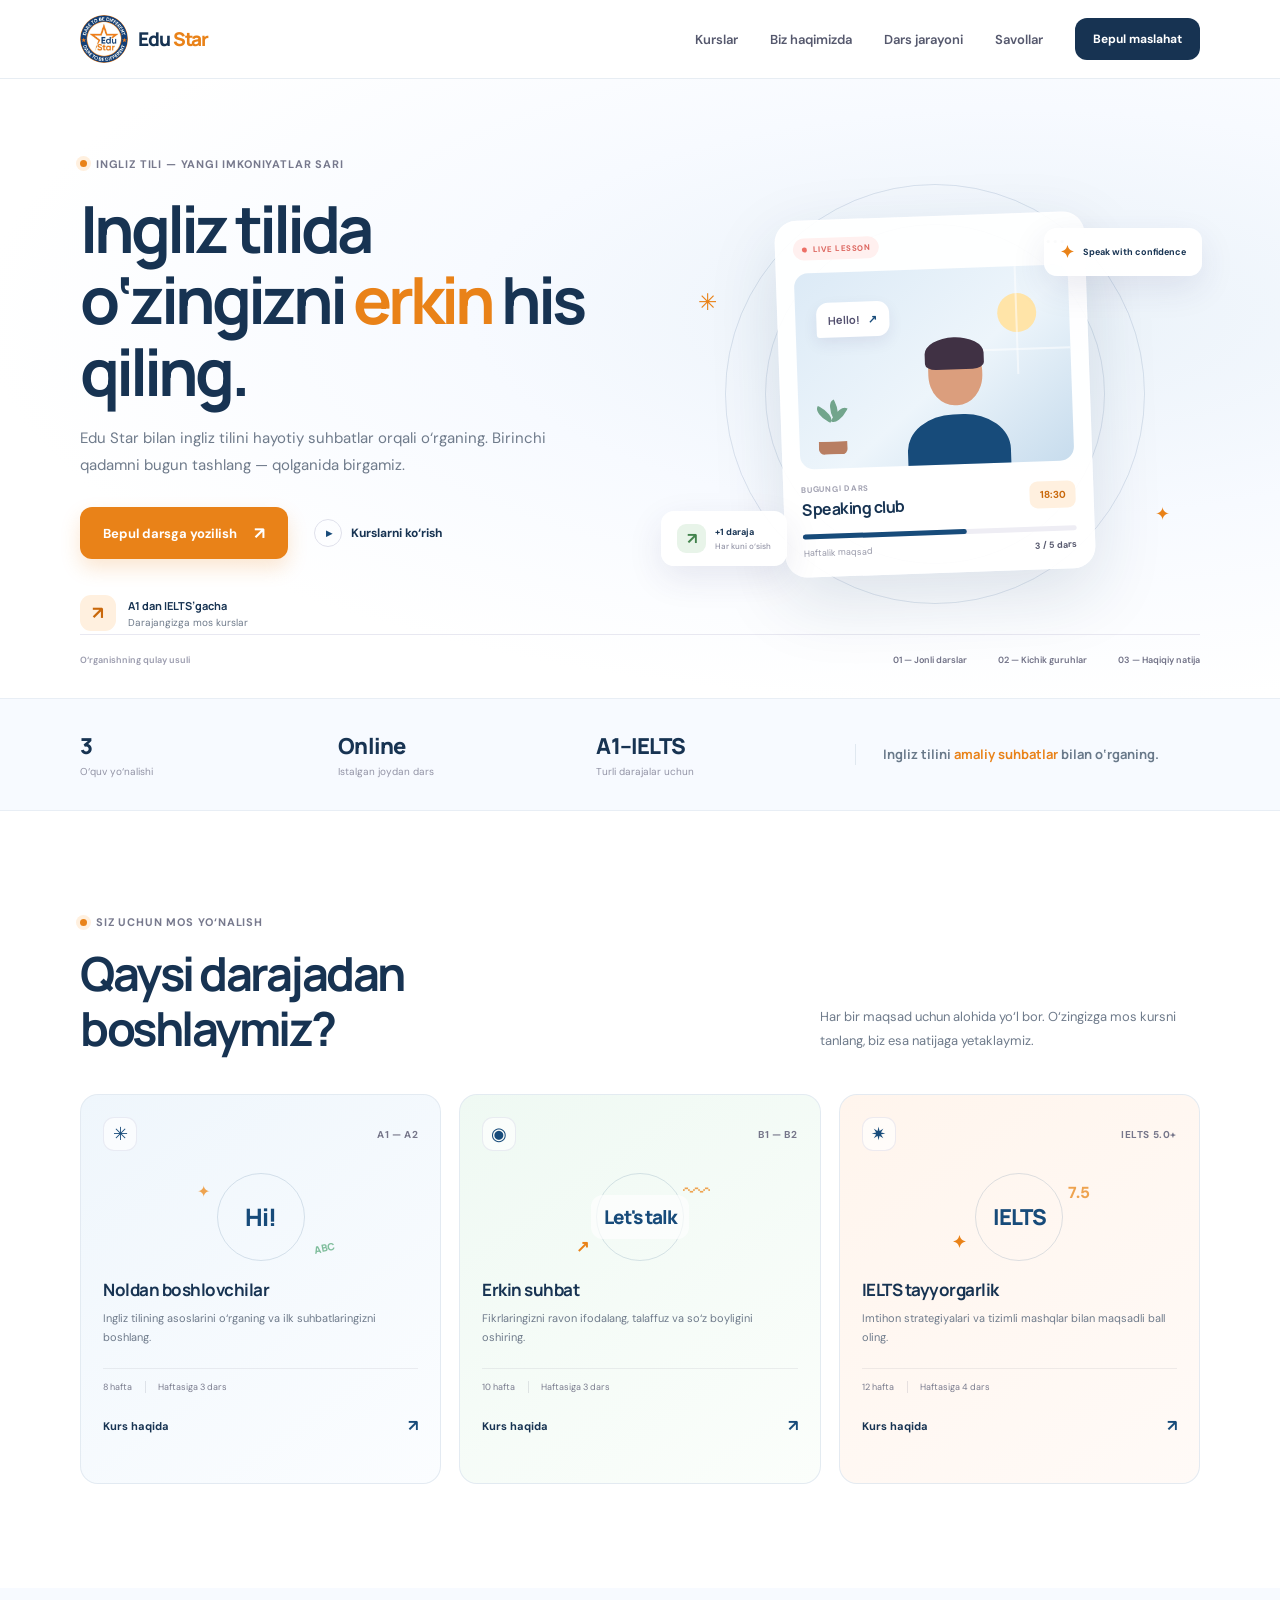
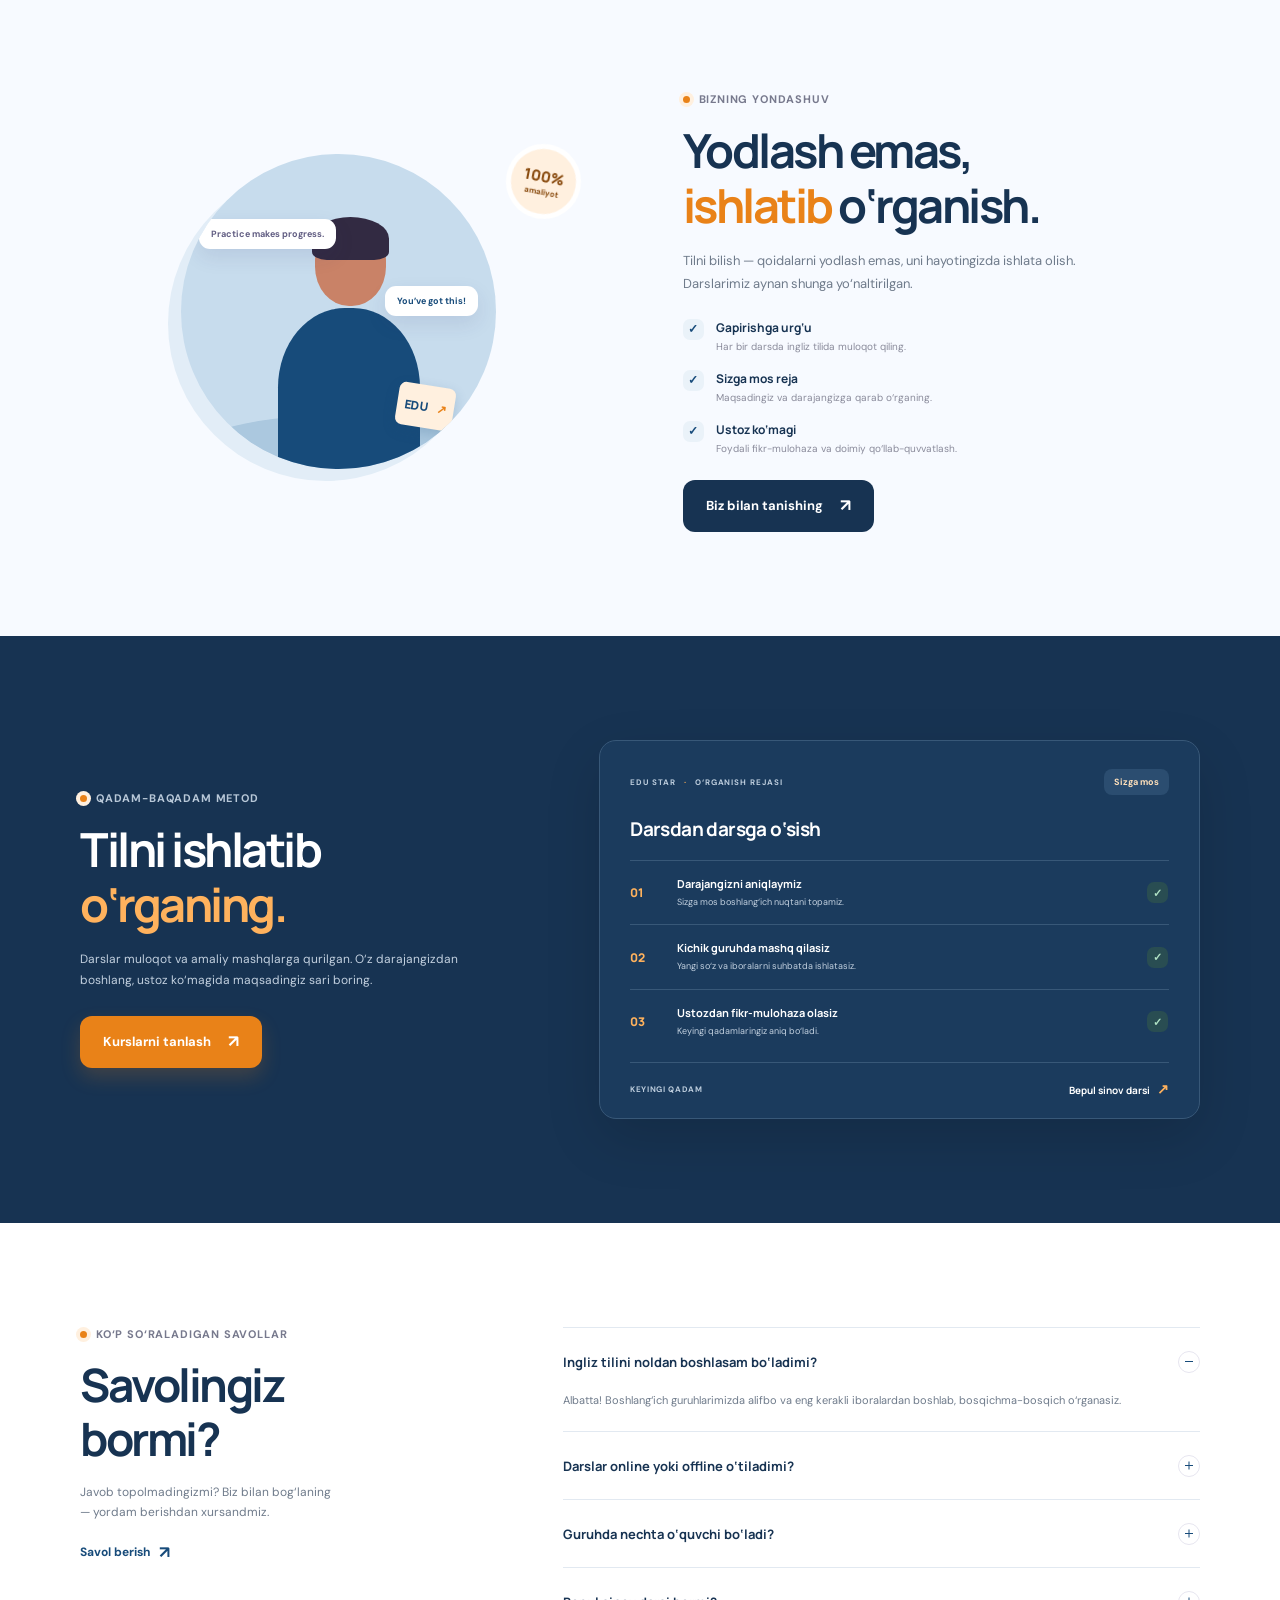
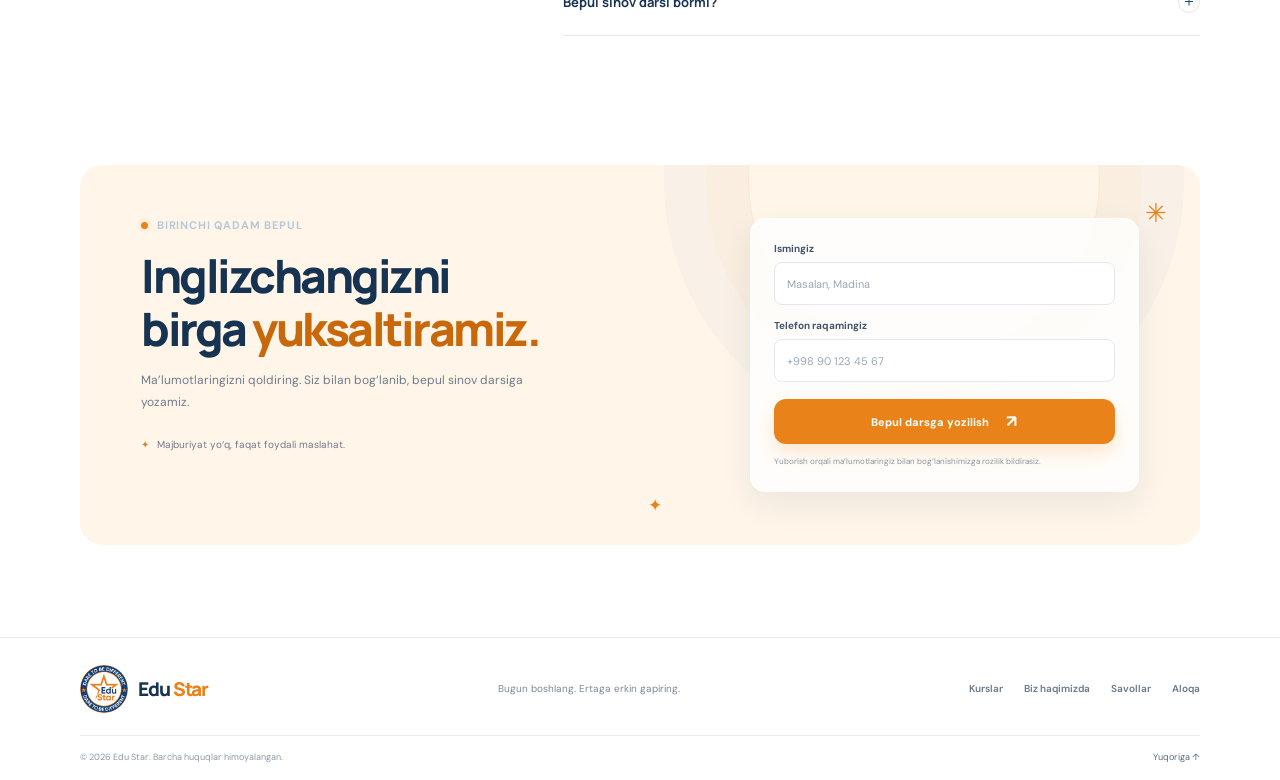
==== commit d759796c: "Add Edu Star logo and animations Co-authored-by: Copilot <223556219+Copilot@users.noreply.github.com" ====
--- a/index.html
+++ b/index.html
@@ -7,9 +7,10 @@
       name="description"
       content="Edu Star bilan ingliz tilini ishonch bilan o'rganing. Sizga mos kursni tanlang va ilk darsingizga yoziling."
     />
-    <meta name="theme-color" content="#f8f9ff" />
+    <meta name="theme-color" content="#f7faff" />
     <meta name="google-site-verification" content="rsPSDa6e9acyLg28gBeXtJLa09QAk8QGlJ6qX73v8IU" />
     <title>Edu Star — Ingliz tilida yangi darajaga chiqing</title>
+    <link rel="icon" type="image/png" href="assets/edu-star-logo.png" />
     <link rel="preconnect" href="https://fonts.googleapis.com" />
     <link rel="preconnect" href="https://fonts.gstatic.com" crossorigin />
     <link
@@ -23,8 +24,8 @@
     <header class="site-header">
       <div class="container header-inner">
         <a class="brand" href="#home" aria-label="Edu Star bosh sahifa">
-          <span class="brand-mark">E<span>S</span></span>
-          <span class="brand-name">edu<span>star</span></span>
+          <img class="brand-logo" src="assets/edu-star-logo.png" alt="" />
+          <span class="brand-name">Edu<span> Star</span></span>
         </a>
 
         <button class="menu-toggle" type="button" aria-label="Menyuni ochish" aria-expanded="false">
@@ -163,7 +164,7 @@
               <div class="method-bubble bubble-one">Practice makes progress.</div>
               <div class="method-bubble bubble-two">You’ve got this!</div>
               <div class="method-person"><span></span><i></i></div>
-              <div class="method-book">UP<span>↗</span></div>
+              <div class="method-book">EDU<span>↗</span></div>
             </div>
             <div class="method-sticker"><span>100%</span><small>amaliyot</small></div>
           </div>
@@ -272,8 +273,8 @@
     <footer class="site-footer">
       <div class="container footer-main">
         <a class="brand footer-brand" href="#home" aria-label="Edu Star bosh sahifa">
-          <span class="brand-mark">E<span>S</span></span>
-          <span class="brand-name">edu<span>star</span></span>
+          <img class="brand-logo" src="assets/edu-star-logo.png" alt="" />
+          <span class="brand-name">Edu<span> Star</span></span>
         </a>
         <p>Bugun boshlang. Ertaga erkin gapiring.</p>
         <div class="footer-links"><a href="#courses">Kurslar</a><a href="#about">Biz haqimizda</a><a href="#faq">Savollar</a><a href="#contact">Aloqa</a></div>
--- a/styles.css
+++ b/styles.css
@@ -1,13 +1,15 @@
 :root {
   color-scheme: light;
-  --ink: #17192d;
-  --muted: #74778d;
-  --blue: #5146e5;
-  --blue-deep: #3931bf;
-  --lavender: #eeedff;
-  --line: #e8e8f0;
+  --ink: #173352;
+  --muted: #6f7b8b;
+  --blue: #174b7a;
+  --blue-deep: #10385f;
+  --orange: #e98218;
+  --orange-deep: #c9680b;
+  --lavender: #eaf2f9;
+  --line: #e2e9f1;
   --paper: #fff;
-  --soft: #f8f9ff;
+  --soft: #f7faff;
   --font-display: "Manrope", sans-serif;
   --font-body: "DM Sans", sans-serif;
 }
@@ -19,49 +21,50 @@
 a { color: inherit; text-decoration: none; }
 .container { width: min(1120px, calc(100% - 48px)); margin-inline: auto; }
 .section { padding: 104px 0; }
-.site-header { position: sticky; z-index: 20; top: 0; background: rgba(255,255,255,.9); backdrop-filter: blur(18px); border-bottom: 1px solid rgba(232,232,240,.7); }
+.site-header { position: sticky; z-index: 20; top: 0; background: rgba(255,255,255,.9); backdrop-filter: blur(18px); border-bottom: 1px solid rgba(226,233,241,.8); }
 .header-inner { display: flex; align-items: center; justify-content: space-between; height: 78px; }
 .brand { display: inline-flex; align-items: center; gap: 10px; }
-.brand-mark { display: grid; width: 36px; height: 36px; place-content: center; border-radius: 12px; background: var(--blue); color: white; font: 800 14px var(--font-display); letter-spacing: -1.5px; }
-.brand-mark span { color: #b7ffba; }
+.brand-logo { display: block; width: 48px; height: 48px; flex: 0 0 auto; border-radius: 50%; object-fit: contain; transition: transform .25s ease; }
+.brand:hover .brand-logo { transform: rotate(-4deg) scale(1.04); }
 .brand-name { font: 800 19px var(--font-display); letter-spacing: -1.1px; }
-.brand-name span { color: var(--blue); }
+.brand-name span { color: var(--orange); }
 .main-nav { display: flex; align-items: center; gap: 32px; color: #55586d; font-size: 13px; font-weight: 600; }
-.main-nav > a:not(.button):hover, .footer-links a:hover { color: var(--blue); }
+.main-nav > a:not(.button):hover, .footer-links a:hover { color: var(--orange); }
 .button { display: inline-flex; min-height: 52px; align-items: center; justify-content: center; gap: 17px; padding: 0 23px; border: 0; border-radius: 12px; font-size: 13px; font-weight: 700; transition: transform .2s, box-shadow .2s, background .2s; cursor: pointer; }
-.button:hover { transform: translateY(-2px); box-shadow: 0 12px 25px rgba(45,37,156,.16); }
+.button:hover { transform: translateY(-2px); box-shadow: 0 12px 25px rgba(23,63,112,.16); }
 .button-small { min-height: 42px; padding-inline: 18px; font-size: 12px; }
-.button-primary { background: var(--blue); color: white; box-shadow: 0 9px 20px rgba(81,70,229,.18); }
-.button-primary:hover { background: var(--blue-deep); }
+.button-primary { background: var(--orange); color: white; box-shadow: 0 9px 20px rgba(233,130,24,.2); }
+.button-primary:hover { background: var(--orange-deep); }
 .button-dark { background: var(--ink); color: white; }
-.button-dark:hover { background: #2a2c46; }
+.button-dark:hover { background: #24496d; }
 .button span { font-size: 17px; line-height: 1; }
 .menu-toggle { display: none; }
 
-.hero { position: relative; overflow: hidden; padding-top: 75px; padding-bottom: 32px; background: radial-gradient(ellipse at 79% 38%, #f0efff 0, #f8f9ff 38%, #fff 72%); }
+.hero { position: relative; overflow: hidden; padding-top: 75px; padding-bottom: 32px; background: radial-gradient(ellipse at 79% 38%, #eaf2f9 0, #f7faff 38%, #fff 72%); }
 .hero-grid { display: grid; min-height: 480px; grid-template-columns: 1.03fr .97fr; align-items: center; gap: 28px; }
+.hero-copy { animation: fade-up .65s ease-out both; }
 .eyebrow { display: flex; align-items: center; gap: 9px; color: #77798d; font-size: 11px; font-weight: 700; letter-spacing: .075em; text-transform: uppercase; }
-.eyebrow-dot { width: 7px; height: 7px; border-radius: 50%; background: #7d72f2; box-shadow: 0 0 0 4px #ebe9ff; }
+.eyebrow-dot { width: 7px; height: 7px; border-radius: 50%; background: var(--orange); box-shadow: 0 0 0 4px #fff0df; }
 h1, h2, h3, p { margin-top: 0; }
 h1, h2, h3 { font-family: var(--font-display); }
 .hero h1 { margin: 22px 0 18px; font-size: clamp(43px, 5.1vw, 65px); line-height: 1.1; letter-spacing: -4px; }
-.hero h1 span, .method-copy h2 span, .contact-copy h2 span { color: var(--blue); }
+.hero h1 span, .method-copy h2 span, .contact-copy h2 span { color: var(--orange); }
 .hero-description { max-width: 470px; color: var(--muted); font-size: 15px; line-height: 1.8; }
 .hero-actions { display: flex; align-items: center; gap: 26px; margin-top: 28px; }
 .text-link { display: inline-flex; align-items: center; gap: 9px; font-size: 12px; font-weight: 700; }
 .play-icon { display: grid; width: 28px; height: 28px; place-items: center; padding-left: 2px; border: 1px solid #dfe0eb; border-radius: 50%; color: var(--blue); font-size: 8px; }
 .hero-proof { display: flex; align-items: center; gap: 12px; margin-top: 36px; }
-.proof-icon { display: grid; width: 36px; height: 36px; flex: 0 0 auto; place-items: center; border-radius: 11px; background: #e9e8ff; color: var(--blue); font-size: 18px; font-weight: 700; }
+.proof-icon { display: grid; width: 36px; height: 36px; flex: 0 0 auto; place-items: center; border-radius: 11px; background: #fff0df; color: var(--orange-deep); font-size: 18px; font-weight: 700; }
 .hero-proof p { margin: 3px 0 0; color: var(--muted); font-size: 10px; }.hero-proof strong { color: var(--ink); }.proof-title { display: block; font: 700 11px var(--font-display); }
-.hero-visual { position: relative; display: grid; min-height: 455px; place-items: center; }
-.visual-orbit { position: absolute; border: 1px solid rgba(111,102,233,.13); border-radius: 50%; }
+.hero-visual { position: relative; display: grid; min-height: 455px; place-items: center; animation: fade-in .85s .12s ease-out both; }
+.visual-orbit { position: absolute; border: 1px solid rgba(23,75,122,.13); border-radius: 50%; }
 .orbit-one { width: 420px; height: 420px; }.orbit-two { width: 340px; height: 340px; }
-.study-card { position: relative; z-index: 2; width: 310px; padding: 17px; border: 1px solid rgba(255,255,255,.85); border-radius: 22px; background: rgba(255,255,255,.92); box-shadow: 0 24px 70px rgba(46,45,103,.13); transform: rotate(-2deg); }
+.study-card { position: relative; z-index: 2; width: 310px; padding: 17px; border: 1px solid rgba(255,255,255,.85); border-radius: 22px; background: rgba(255,255,255,.92); box-shadow: 0 24px 70px rgba(23,51,82,.13); transform: rotate(-2deg); }
 .study-card-top, .lesson-details, .lesson-footer { display: flex; align-items: center; justify-content: space-between; }
 .live-pill { display: inline-flex; align-items: center; gap: 6px; padding: 6px 9px; border-radius: 20px; background: #fff0ef; color: #dc655e; font-size: 8px; font-weight: 700; letter-spacing: .06em; }
 .live-pill span { width: 5px; height: 5px; border-radius: 50%; background: #ed6f66; }
 .card-menu { color: #a4a5b4; font-size: 13px; letter-spacing: 2px; }
-.lesson-illustration { position: relative; overflow: hidden; height: 196px; margin: 13px 0 15px; border-radius: 14px; background: linear-gradient(140deg, #dddcff, #eeedff 55%, #cbd9ff); }
+.lesson-illustration { position: relative; overflow: hidden; height: 196px; margin: 13px 0 15px; border-radius: 14px; background: linear-gradient(140deg, #dceaf6, #edf5fb 55%, #c7dced); }
 .window-sun { position: absolute; top: 27px; right: 33px; width: 39px; height: 39px; border-radius: 50%; background: #ffe4a8; }
 .window-line { position: absolute; top: 0; right: 52px; width: 2px; height: 108px; background: rgba(255,255,255,.55); }
 .line-b { right: 0; top: 82px; width: 125px; height: 2px; }
@@ -71,61 +74,79 @@
 .person { position: absolute; bottom: 0; left: 96px; width: 113px; height: 126px; }
 .person-head { position: absolute; z-index: 1; top: 4px; left: 35px; width: 54px; height: 63px; border-radius: 45% 45% 48% 48%; background: #db9e7d; }
 .person-head:before { position: absolute; top: -5px; left: -3px; width: 59px; height: 32px; border-radius: 52% 52% 20% 20%; background: #403144; content: ""; }
-.person-body { position: absolute; bottom: -30px; left: 12px; width: 103px; height: 80px; border-radius: 45% 45% 0 0; background: #5146e5; }
+.person-body { position: absolute; bottom: -30px; left: 12px; width: 103px; height: 80px; border-radius: 45% 45% 0 0; background: var(--blue); }
 .speech-bubble { position: absolute; z-index: 3; top: 30px; left: 21px; padding: 10px 12px; border-radius: 12px 12px 12px 3px; background: white; color: #53506f; font: 700 11px var(--font-display); box-shadow: 0 6px 15px rgba(50,44,100,.08); }
 .speech-bubble span { margin-left: 8px; color: var(--blue); }
 .lesson-details h3 { margin: 4px 0 0; font-size: 16px; letter-spacing: -.5px; }
 .lesson-label { margin: 0; color: #a1a1b1; font-size: 8px; font-weight: 700; letter-spacing: .09em; }
-.lesson-time { padding: 7px 10px; border-radius: 8px; background: #f3f2ff; color: var(--blue); font-size: 10px; font-weight: 700; }
+.lesson-time { padding: 7px 10px; border-radius: 8px; background: #fff0df; color: var(--orange-deep); font-size: 10px; font-weight: 700; }
 .lesson-progress { height: 5px; margin: 14px 0 8px; border-radius: 5px; background: #eeedf4; }.lesson-progress span { display: block; width: 60%; height: 100%; border-radius: inherit; background: var(--blue); }
 .lesson-footer { color: #9899a9; font-size: 9px; }.lesson-footer strong { color: #57596e; font-size: 9px; }
 .floating-note { position: absolute; z-index: 3; display: flex; align-items: center; gap: 9px; padding: 12px 15px; border: 1px solid rgba(255,255,255,.8); border-radius: 13px; background: rgba(255,255,255,.95); box-shadow: 0 12px 35px rgba(46,45,103,.1); font-size: 9px; font-weight: 700; }
-.note-top { top: 61px; right: -2px; }.note-icon { color: #f4ad48; font-size: 17px; }.note-bottom { bottom: 56px; left: -9px; }.streak-icon { display: grid; width: 29px; height: 29px; place-items: center; border-radius: 9px; background: #e8f8e9; color: #4aa354; font-size: 16px; }.note-bottom strong, .note-bottom small { display: block; }.note-bottom small { margin-top: 3px; color: #9394a6; font-size: 8px; font-weight: 500; }
-.sparkle { position: absolute; color: #9189f4; }.sparkle-one { top: 120px; left: 28px; font-size: 23px; }.sparkle-two { right: 30px; bottom: 96px; font-size: 18px; }
+.note-top { top: 61px; right: -2px; animation: float-note 5s ease-in-out infinite; }.note-icon { color: var(--orange); font-size: 17px; }.note-bottom { bottom: 56px; left: -9px; animation: float-note 5s 1.2s ease-in-out infinite; }.streak-icon { display: grid; width: 29px; height: 29px; place-items: center; border-radius: 9px; background: #e8f4e9; color: #43834d; font-size: 16px; }.note-bottom strong, .note-bottom small { display: block; }.note-bottom small { margin-top: 3px; color: #9394a6; font-size: 8px; font-weight: 500; }
+.sparkle { position: absolute; color: var(--orange); animation: sparkle 3s ease-in-out infinite; }.sparkle-one { top: 120px; left: 28px; font-size: 23px; }.sparkle-two { right: 30px; bottom: 96px; font-size: 18px; animation-delay: 1.1s; }
 .hero-bottom { display: flex; align-items: center; justify-content: space-between; padding-top: 19px; border-top: 1px solid #e8e8f1; color: #9a9bad; font-size: 9px; font-weight: 600; }
 .hero-tags { display: flex; gap: 31px; color: #707186; }.hero-tags span { white-space: nowrap; }
-.trust-strip { background: #f9f9ff; border-block: 1px solid #efeff7; }
+.trust-strip { background: #f7faff; border-block: 1px solid #e8eef5; }
 .trust-inner { display: grid; min-height: 111px; grid-template-columns: repeat(3, 1fr) 1.5fr; align-items: center; gap: 28px; }
 .trust-inner > div:not(.trust-message) { display: flex; flex-direction: column; gap: 4px; }.trust-inner strong { font: 800 22px var(--font-display); letter-spacing: -.8px; }.trust-inner small { color: #9293a5; font-size: 10px; }
-.trust-message { padding-left: 27px; border-left: 1px solid #e4e3ef; color: #77798d; font: 700 13px/1.6 var(--font-display); }.trust-message span { color: var(--blue); }
+.trust-message { padding-left: 27px; border-left: 1px solid #e0e8f0; color: #69798a; font: 700 13px/1.6 var(--font-display); }.trust-message span { color: var(--orange); }
 
 .section-heading { display: flex; align-items: end; justify-content: space-between; gap: 40px; margin-bottom: 39px; }
 .section-heading h2, .method-copy h2, .journey-heading h2, .faq-grid h2 { margin: 17px 0 0; font-size: clamp(34px, 4vw, 47px); line-height: 1.16; letter-spacing: -2.5px; }
 .section-heading > p { max-width: 380px; margin-bottom: 3px; color: var(--muted); font-size: 13px; line-height: 1.8; }
 .course-grid { display: grid; grid-template-columns: repeat(3, 1fr); gap: 18px; }
-.course-card { overflow: hidden; min-height: 390px; padding: 22px; border: 1px solid rgba(228,228,240,.8); border-radius: 18px; transition: transform .22s, box-shadow .22s; }
+.course-card { overflow: hidden; min-height: 390px; padding: 22px; border: 1px solid rgba(226,233,241,.9); border-radius: 18px; transition: transform .22s, box-shadow .22s; animation: fade-in .55s ease-out both; }
+.course-card:nth-child(2) { animation-delay: .1s; }.course-card:nth-child(3) { animation-delay: .2s; }
 .course-card:hover { transform: translateY(-5px); box-shadow: 0 16px 38px rgba(40,39,80,.09); }
-.course-lavender { background: linear-gradient(145deg, #f5f4ff, #fbfaff); }.course-mint { background: linear-gradient(145deg, #eff9f3, #fbfefb); }.course-peach { background: linear-gradient(145deg, #fff5ed, #fffaf7); }
+.course-lavender { background: linear-gradient(145deg, #eff6fc, #fbfdff); }.course-mint { background: linear-gradient(145deg, #eff9f3, #fbfefb); }.course-peach { background: linear-gradient(145deg, #fff5ed, #fffaf7); }
 .course-top { display: flex; align-items: center; justify-content: space-between; }.course-icon { display: grid; width: 34px; height: 34px; place-items: center; border: 1px solid rgba(80,76,151,.1); border-radius: 11px; background: rgba(255,255,255,.65); color: var(--blue); font-size: 18px; }.course-level { color: #76768a; font-size: 10px; font-weight: 700; letter-spacing: .06em; }
 .course-art { position: relative; display: grid; height: 105px; place-items: center; margin: 13px -2px 9px; }
-.course-art > span { position: relative; z-index: 1; color: #5146e5; font: 800 24px var(--font-display); letter-spacing: -1px; }.course-art > i { position: absolute; font-style: normal; color: #9b94ff; }.course-art > b { position: absolute; font: 800 10px var(--font-display); }
-.beginner-art:before, .speaking-art:before, .ielts-art:before { position: absolute; width: 86px; height: 86px; border: 1px solid rgba(98,87,223,.15); border-radius: 50%; content: ""; }.beginner-art i { top: 17px; left: 30%; font-size: 16px; }.beginner-art b { right: 27%; bottom: 14px; color: #80be9d; transform: rotate(-11deg); }.speaking-art > span { padding: 9px 13px; border-radius: 12px; background: rgba(255,255,255,.68); font-size: 19px; }.speaking-art i { top: 10px; right: 28%; font-size: 27px; }.speaking-art b { bottom: 12px; left: 30%; color: #ef9b73; font-size: 16px; }.ielts-art > span { font-size: 22px; }.ielts-art > i { top: 18px; right: 28%; font-size: 16px; font-weight: 800; }.ielts-art b { bottom: 16px; left: 29%; color: #edaa4b; font-size: 17px; }
+.course-art > span { position: relative; z-index: 1; color: var(--blue); font: 800 24px var(--font-display); letter-spacing: -1px; }.course-art > i { position: absolute; font-style: normal; color: #eea34f; }.course-art > b { position: absolute; font: 800 10px var(--font-display); }
+.beginner-art:before, .speaking-art:before, .ielts-art:before { position: absolute; width: 86px; height: 86px; border: 1px solid rgba(23,75,122,.15); border-radius: 50%; content: ""; }.beginner-art i { top: 17px; left: 30%; font-size: 16px; }.beginner-art b { right: 27%; bottom: 14px; color: #80be9d; transform: rotate(-11deg); }.speaking-art > span { padding: 9px 13px; border-radius: 12px; background: rgba(255,255,255,.68); font-size: 19px; }.speaking-art i { top: 10px; right: 28%; font-size: 27px; }.speaking-art b { bottom: 12px; left: 30%; color: var(--orange); font-size: 16px; }.ielts-art > span { font-size: 22px; }.ielts-art > i { top: 18px; right: 28%; font-size: 16px; font-weight: 800; }.ielts-art b { bottom: 16px; left: 29%; color: var(--orange); font-size: 17px; }
 .course-card h3 { margin: 7px 0 8px; font-size: 17px; letter-spacing: -.5px; }.course-card > p { min-height: 43px; margin-bottom: 16px; color: var(--muted); font-size: 11px; line-height: 1.7; }
 .course-meta { display: flex; gap: 13px; padding-block: 12px; border-top: 1px solid rgba(50,50,80,.08); color: #797b8d; font-size: 9px; }.course-meta span + span { padding-left: 12px; border-left: 1px solid rgba(50,50,80,.12); }
 .course-link { display: flex; align-items: center; justify-content: space-between; padding-top: 10px; color: var(--ink); font-size: 11px; font-weight: 700; }.course-link span { color: var(--blue); font-size: 16px; }
 
-.method-section { background: #fafaff; }
+.method-section { background: #f7faff; }
 .method-grid { display: grid; grid-template-columns: 1fr 1fr; align-items: center; gap: 85px; }
-.method-visual { position: relative; display: grid; min-height: 420px; place-items: center; }
-.method-circle { position: absolute; width: 315px; height: 315px; border-radius: 50%; }.circle-back { background: #e5e3ff; transform: translate(-13px, 12px); }.circle-front { overflow: hidden; background: #c9c5ff; }
-.circle-front:after { position: absolute; right: -10px; bottom: -46px; left: -10px; height: 100px; border-radius: 50% 50% 0 0; background: #afabea; content: ""; }
+.method-visual { position: relative; display: grid; min-height: 420px; place-items: center; animation: fade-in .8s ease-out both; }
+.method-circle { position: absolute; width: 315px; height: 315px; border-radius: 50%; }.circle-back { background: #e2edf7; transform: translate(-13px, 12px); }.circle-front { overflow: hidden; background: #c7dced; }
+.circle-front:after { position: absolute; right: -10px; bottom: -46px; left: -10px; height: 100px; border-radius: 50% 50% 0 0; background: #abc8df; content: ""; }
 .method-person { position: absolute; z-index: 1; bottom: 20px; left: 95px; width: 146px; height: 225px; }
-.method-person span { position: absolute; top: 0; left: 39px; width: 71px; height: 82px; border-radius: 44% 44% 48% 48%; background: #c98267; }.method-person span:before { position: absolute; top: -7px; left: -3px; width: 77px; height: 43px; border-radius: 52% 52% 20% 20%; background: #322a42; content: ""; }.method-person i { position: absolute; bottom: -28px; left: 2px; width: 142px; height: 169px; border-radius: 47% 47% 0 0; background: #5146e5; }
+.method-person span { position: absolute; top: 0; left: 39px; width: 71px; height: 82px; border-radius: 44% 44% 48% 48%; background: #c98267; }.method-person span:before { position: absolute; top: -7px; left: -3px; width: 77px; height: 43px; border-radius: 52% 52% 20% 20%; background: #322a42; content: ""; }.method-person i { position: absolute; bottom: -28px; left: 2px; width: 142px; height: 169px; border-radius: 47% 47% 0 0; background: var(--blue); }
 .method-bubble { position: absolute; z-index: 3; padding: 9px 12px; border-radius: 11px; background: white; color: #625e83; font-size: 9px; font-weight: 700; box-shadow: 0 8px 20px rgba(46,45,103,.1); }.bubble-one { top: 65px; left: 18px; }.bubble-two { top: 132px; right: 18px; color: var(--blue); }
-.method-book { position: absolute; z-index: 4; right: 42px; bottom: 41px; display: flex; width: 57px; height: 43px; align-items: center; justify-content: center; gap: 8px; border-radius: 7px; background: #fff7dc; color: #5446c8; font: 800 12px var(--font-display); box-shadow: 0 5px 13px #7f74c854; transform: rotate(9deg); }.method-book span { color: #f2a94f; }
-.method-sticker { position: absolute; z-index: 5; top: 42px; right: 17px; display: flex; width: 75px; height: 75px; flex-direction: column; align-items: center; justify-content: center; border: 5px solid white; border-radius: 50%; background: #a8edb2; color: #315d3b; transform: rotate(11deg); }.method-sticker span { font: 800 15px var(--font-display); }.method-sticker small { font-size: 8px; font-weight: 700; }
+.method-book { position: absolute; z-index: 4; right: 42px; bottom: 41px; display: flex; width: 57px; height: 43px; align-items: center; justify-content: center; gap: 8px; border-radius: 7px; background: #fff0df; color: var(--blue); font: 800 12px var(--font-display); box-shadow: 0 5px 13px rgba(23,75,122,.2); transform: rotate(9deg); }.method-book span { color: var(--orange); }
+.method-sticker { position: absolute; z-index: 5; top: 42px; right: 17px; display: flex; width: 75px; height: 75px; flex-direction: column; align-items: center; justify-content: center; border: 5px solid white; border-radius: 50%; background: #fff0df; color: #8a4c10; transform: rotate(11deg); }.method-sticker span { font: 800 15px var(--font-display); }.method-sticker small { font-size: 8px; font-weight: 700; }
 .method-copy h2 { margin-bottom: 17px; }.method-intro { max-width: 455px; color: var(--muted); font-size: 13px; line-height: 1.8; }
-.method-list { display: grid; gap: 17px; margin: 23px 0 25px; }.method-list > div { display: flex; align-items: flex-start; gap: 12px; }.check-mark { display: grid; width: 21px; height: 21px; flex: 0 0 auto; place-items: center; border-radius: 7px; background: #e9e8ff; color: var(--blue); font-size: 12px; font-weight: 800; }.method-list p { margin: 0; }.method-list strong, .method-list small { display: block; }.method-list strong { margin-bottom: 4px; font: 700 12px var(--font-display); }.method-list small { color: #8a8b9b; font-size: 10px; }
+.method-list { display: grid; gap: 17px; margin: 23px 0 25px; }.method-list > div { display: flex; align-items: flex-start; gap: 12px; }.check-mark { display: grid; width: 21px; height: 21px; flex: 0 0 auto; place-items: center; border-radius: 7px; background: #eaf2f9; color: var(--blue); font-size: 12px; font-weight: 800; }.method-list p { margin: 0; }.method-list strong, .method-list small { display: block; }.method-list strong { margin-bottom: 4px; font: 700 12px var(--font-display); }.method-list small { color: #8a8b9b; font-size: 10px; }
 
-.journey-section { background: var(--ink); color: white; }.journey-wrap { display: grid; grid-template-columns: .85fr 1.15fr; align-items: center; gap: 75px; }.eyebrow-light { color: #b8b8cd; }.journey-heading h2 { margin-bottom: 17px; }.journey-heading h2 span { color: #aca6ff; }.journey-heading > p { max-width: 400px; margin-bottom: 24px; color: #b8b8c9; font-size: 12px; line-height: 1.8; }
-.journey-card { padding: 28px 30px 20px; border: 1px solid #36374e; border-radius: 17px; background: #202137; box-shadow: 0 20px 55px rgba(0,0,0,.14); }.journey-card-top { display: flex; align-items: center; justify-content: space-between; gap: 15px; }.journey-label { color: #a9a8bd; font-size: 8px; font-weight: 700; letter-spacing: .12em; }.journey-label span { padding-inline: 5px; color: #8279ed; }.journey-tag { padding: 7px 10px; border-radius: 8px; background: #302f4b; color: #c3bfff; font-size: 9px; font-weight: 700; }.journey-card h3 { margin: 21px 0 7px; font-size: 19px; letter-spacing: -.6px; }.journey-steps { margin-top: 18px; }.journey-step { display: grid; grid-template-columns: 35px 1fr 22px; align-items: center; gap: 12px; padding: 15px 0; border-top: 1px solid #37384e; }.journey-number { color: #a49dff; font: 800 12px var(--font-display); }.journey-step strong, .journey-step small { display: block; }.journey-step strong { font: 700 11px var(--font-display); }.journey-step small { margin-top: 5px; color: #a1a1b3; font-size: 9px; line-height: 1.5; }.step-check { display: grid; width: 21px; height: 21px; place-items: center; border-radius: 7px; background: #2d3e48; color: #9fddb5; font-size: 11px; font-weight: 800; }.journey-next { display: flex; align-items: center; justify-content: space-between; gap: 12px; margin-top: 9px; padding-top: 16px; border-top: 1px solid #37384e; }.journey-next > span { color: #9d9daf; font-size: 8px; font-weight: 700; letter-spacing: .08em; }.journey-next strong { color: white; font: 700 10px var(--font-display); }.journey-next strong span { padding-left: 5px; color: #aaa4ff; font-size: 14px; }
+.journey-section { background: var(--ink); color: white; }.journey-wrap { display: grid; grid-template-columns: .85fr 1.15fr; align-items: center; gap: 75px; }.eyebrow-light { color: #b8c8d8; }.journey-heading { animation: fade-up .65s ease-out both; }.journey-heading h2 { margin-bottom: 17px; }.journey-heading h2 span { color: #ffb25d; }.journey-heading > p { max-width: 400px; margin-bottom: 24px; color: #c2d0df; font-size: 12px; line-height: 1.8; }
+.journey-card { padding: 28px 30px 20px; border: 1px solid #385878; border-radius: 17px; background: #1b3b5d; box-shadow: 0 20px 55px rgba(0,0,0,.14); animation: fade-up .7s .12s ease-out both; }.journey-card-top { display: flex; align-items: center; justify-content: space-between; gap: 15px; }.journey-label { color: #bdcddd; font-size: 8px; font-weight: 700; letter-spacing: .12em; }.journey-label span { padding-inline: 5px; color: #ffad52; }.journey-tag { padding: 7px 10px; border-radius: 8px; background: #2b4d70; color: #ffe0bb; font-size: 9px; font-weight: 700; }.journey-card h3 { margin: 21px 0 7px; font-size: 19px; letter-spacing: -.6px; }.journey-steps { margin-top: 18px; }.journey-step { display: grid; grid-template-columns: 35px 1fr 22px; align-items: center; gap: 12px; padding: 15px 0; border-top: 1px solid #385878; }.journey-number { color: #ffb25d; font: 800 12px var(--font-display); }.journey-step strong, .journey-step small { display: block; }.journey-step strong { font: 700 11px var(--font-display); }.journey-step small { margin-top: 5px; color: #c2d0df; font-size: 9px; line-height: 1.5; }.step-check { display: grid; width: 21px; height: 21px; place-items: center; border-radius: 7px; background: #294d52; color: #b1e2c5; font-size: 11px; font-weight: 800; }.journey-next { display: flex; align-items: center; justify-content: space-between; gap: 12px; margin-top: 9px; padding-top: 16px; border-top: 1px solid #385878; }.journey-next > span { color: #bdcddd; font-size: 8px; font-weight: 700; letter-spacing: .08em; }.journey-next strong { color: white; font: 700 10px var(--font-display); }.journey-next strong span { padding-left: 5px; color: #ffb25d; font-size: 14px; }
 
 .faq-section { background: white; }.faq-grid { display: grid; grid-template-columns: .75fr 1.25fr; gap: 100px; }.faq-grid h2 { font-size: 46px; }.faq-side-note { max-width: 260px; margin: 17px 0; color: var(--muted); font-size: 12px; line-height: 1.7; }.faq-contact { color: var(--blue); }.faq-contact span { font-size: 17px; }
 .faq-list details { border-bottom: 1px solid var(--line); }.faq-list details:first-child { border-top: 1px solid var(--line); }.faq-list summary { display: flex; min-height: 67px; align-items: center; justify-content: space-between; gap: 20px; list-style: none; font: 700 13px var(--font-display); cursor: pointer; }.faq-list summary::-webkit-details-marker { display: none; }.faq-list summary span { position: relative; width: 22px; height: 22px; flex: 0 0 auto; border: 1px solid #e6e5ef; border-radius: 50%; }.faq-list summary span:before, .faq-list summary span:after { position: absolute; top: 9px; left: 6px; width: 8px; height: 1px; background: var(--blue); content: ""; }.faq-list summary span:after { transform: rotate(90deg); transition: transform .2s; }.faq-list details[open] summary span:after { transform: rotate(0); }.faq-list details p { max-width: 590px; margin: -4px 40px 20px 0; color: var(--muted); font-size: 11px; line-height: 1.8; }
 
-.contact-section { padding-top: 25px; padding-bottom: 92px; }.contact-panel { position: relative; display: grid; overflow: hidden; grid-template-columns: 1fr .75fr; gap: 90px; padding: 53px 61px; border-radius: 22px; background: #f1f0ff; }.contact-panel:before { position: absolute; top: -160px; right: 100px; width: 350px; height: 350px; border: 1px solid rgba(81,70,229,.1); border-radius: 50%; box-shadow: 0 0 0 42px rgba(81,70,229,.025), 0 0 0 84px rgba(81,70,229,.02); content: ""; }.contact-copy, .contact-form { position: relative; z-index: 1; }.contact-copy h2 { margin: 18px 0 15px; font: 800 clamp(34px, 4vw, 46px)/1.14 var(--font-display); letter-spacing: -2.5px; }.contact-copy h2 span { color: #5b50d7; }.contact-copy > p { max-width: 385px; color: #74758a; font-size: 12px; line-height: 1.8; }.contact-promise { margin-top: 25px; color: #77788c; font-size: 10px; }.contact-promise span { margin-right: 5px; color: #f0a749; }
-.contact-form { display: flex; flex-direction: column; padding: 23px; border: 1px solid rgba(255,255,255,.8); border-radius: 15px; background: rgba(255,255,255,.75); box-shadow: 0 12px 32px rgba(71,67,142,.06); }.contact-form label { margin-bottom: 7px; color: #48495c; font-size: 10px; font-weight: 700; }.contact-form input { width: 100%; height: 43px; margin-bottom: 14px; padding: 0 12px; border: 1px solid #e8e7f1; border-radius: 8px; outline: none; background: white; color: var(--ink); font-size: 11px; }.contact-form input:focus { border-color: #9d96f2; box-shadow: 0 0 0 3px rgba(81,70,229,.09); }.contact-form input::placeholder { color: #adaebc; }.form-submit { min-height: 45px; width: 100%; margin-top: 3px; font-size: 11px; }.contact-form > small { margin-top: 11px; color: #9697a6; font-size: 8px; line-height: 1.6; }.form-message { display: none; margin: 11px 0 0; color: #3d7750; font-size: 10px; line-height: 1.6; }.form-message.visible { display: block; }.contact-spark { position: absolute; color: #9189f4; }.contact-spark-one { top: 31px; right: 33px; font-size: 26px; }.contact-spark-two { right: 48%; bottom: 29px; font-size: 17px; }
-.site-footer { padding: 27px 0 17px; border-top: 1px solid var(--line); }.footer-main { display: flex; align-items: center; justify-content: space-between; padding-bottom: 22px; }.footer-main > p { margin: 0; color: #858698; font-size: 10px; }.footer-links { display: flex; gap: 21px; color: #77798b; font-size: 10px; font-weight: 600; }.footer-bottom { display: flex; justify-content: space-between; padding-top: 15px; border-top: 1px solid #efeff4; color: #a0a1af; font-size: 9px; }.footer-bottom a { color: #727387; }
+.contact-section { padding-top: 25px; padding-bottom: 92px; }.contact-panel { position: relative; display: grid; overflow: hidden; grid-template-columns: 1fr .75fr; gap: 90px; padding: 53px 61px; border-radius: 22px; background: #fff5e9; }.contact-panel:before { position: absolute; top: -160px; right: 100px; width: 350px; height: 350px; border: 1px solid rgba(233,130,24,.13); border-radius: 50%; box-shadow: 0 0 0 42px rgba(233,130,24,.035), 0 0 0 84px rgba(23,75,122,.025); content: ""; }.contact-copy, .contact-form { position: relative; z-index: 1; }.contact-copy h2 { margin: 18px 0 15px; font: 800 clamp(34px, 4vw, 46px)/1.14 var(--font-display); letter-spacing: -2.5px; }.contact-copy h2 span { color: var(--orange-deep); }.contact-copy > p { max-width: 385px; color: #6f7b8b; font-size: 12px; line-height: 1.8; }.contact-promise { margin-top: 25px; color: #77798d; font-size: 10px; }.contact-promise span { margin-right: 5px; color: var(--orange); }
+.contact-form { display: flex; flex-direction: column; padding: 23px; border: 1px solid rgba(255,255,255,.85); border-radius: 15px; background: rgba(255,255,255,.82); box-shadow: 0 12px 32px rgba(23,51,82,.08); }.contact-form label { margin-bottom: 7px; color: #40546b; font-size: 10px; font-weight: 700; }.contact-form input { width: 100%; height: 43px; margin-bottom: 14px; padding: 0 12px; border: 1px solid #e2e9f1; border-radius: 8px; outline: none; background: white; color: var(--ink); font-size: 11px; }.contact-form input:focus { border-color: var(--orange); box-shadow: 0 0 0 3px rgba(233,130,24,.12); }.contact-form input::placeholder { color: #9ba8b5; }.form-submit { min-height: 45px; width: 100%; margin-top: 3px; font-size: 11px; }.contact-form > small { margin-top: 11px; color: #8995a2; font-size: 8px; line-height: 1.6; }.form-message { display: none; margin: 11px 0 0; color: #3d7750; font-size: 10px; line-height: 1.6; }.form-message.visible { display: block; }.contact-spark { position: absolute; color: var(--orange); }.contact-spark-one { top: 31px; right: 33px; font-size: 26px; }.contact-spark-two { right: 48%; bottom: 29px; font-size: 17px; }
+.site-footer { padding: 27px 0 17px; border-top: 1px solid var(--line); }.footer-main { display: flex; align-items: center; justify-content: space-between; padding-bottom: 22px; }.footer-main > p { margin: 0; color: #7c8997; font-size: 10px; }.footer-links { display: flex; gap: 21px; color: #68798a; font-size: 10px; font-weight: 600; }.footer-bottom { display: flex; justify-content: space-between; padding-top: 15px; border-top: 1px solid #e8eef5; color: #8c99a6; font-size: 9px; }.footer-bottom a { color: #566a7e; }
+
+@keyframes fade-up {
+  from { opacity: 0; transform: translateY(14px); }
+  to { opacity: 1; transform: translateY(0); }
+}
+@keyframes fade-in {
+  from { opacity: 0; }
+  to { opacity: 1; }
+}
+@keyframes float-note {
+  0%, 100% { transform: translateY(0); }
+  50% { transform: translateY(-6px); }
+}
+@keyframes sparkle {
+  0%, 100% { opacity: .7; }
+  50% { opacity: 1; }
+}
 
 @media (max-width: 900px) {
   .main-nav { gap: 17px; font-size: 11px; }
@@ -165,5 +186,5 @@
   .footer-main { align-items: flex-start; flex-wrap: wrap; gap: 14px; }.footer-main > p { order: 3; width: 100%; }.footer-links { flex-wrap: wrap; gap: 13px; font-size: 9px; }.footer-bottom { gap: 14px; font-size: 8px; }
 }
 @media (prefers-reduced-motion: reduce) {
-  *, *:before, *:after { scroll-behavior: auto !important; transition-duration: .01ms !important; animation-duration: .01ms !important; }
+  *, *:before, *:after { scroll-behavior: auto !important; transition-duration: .01ms !important; animation: none !important; }
 }
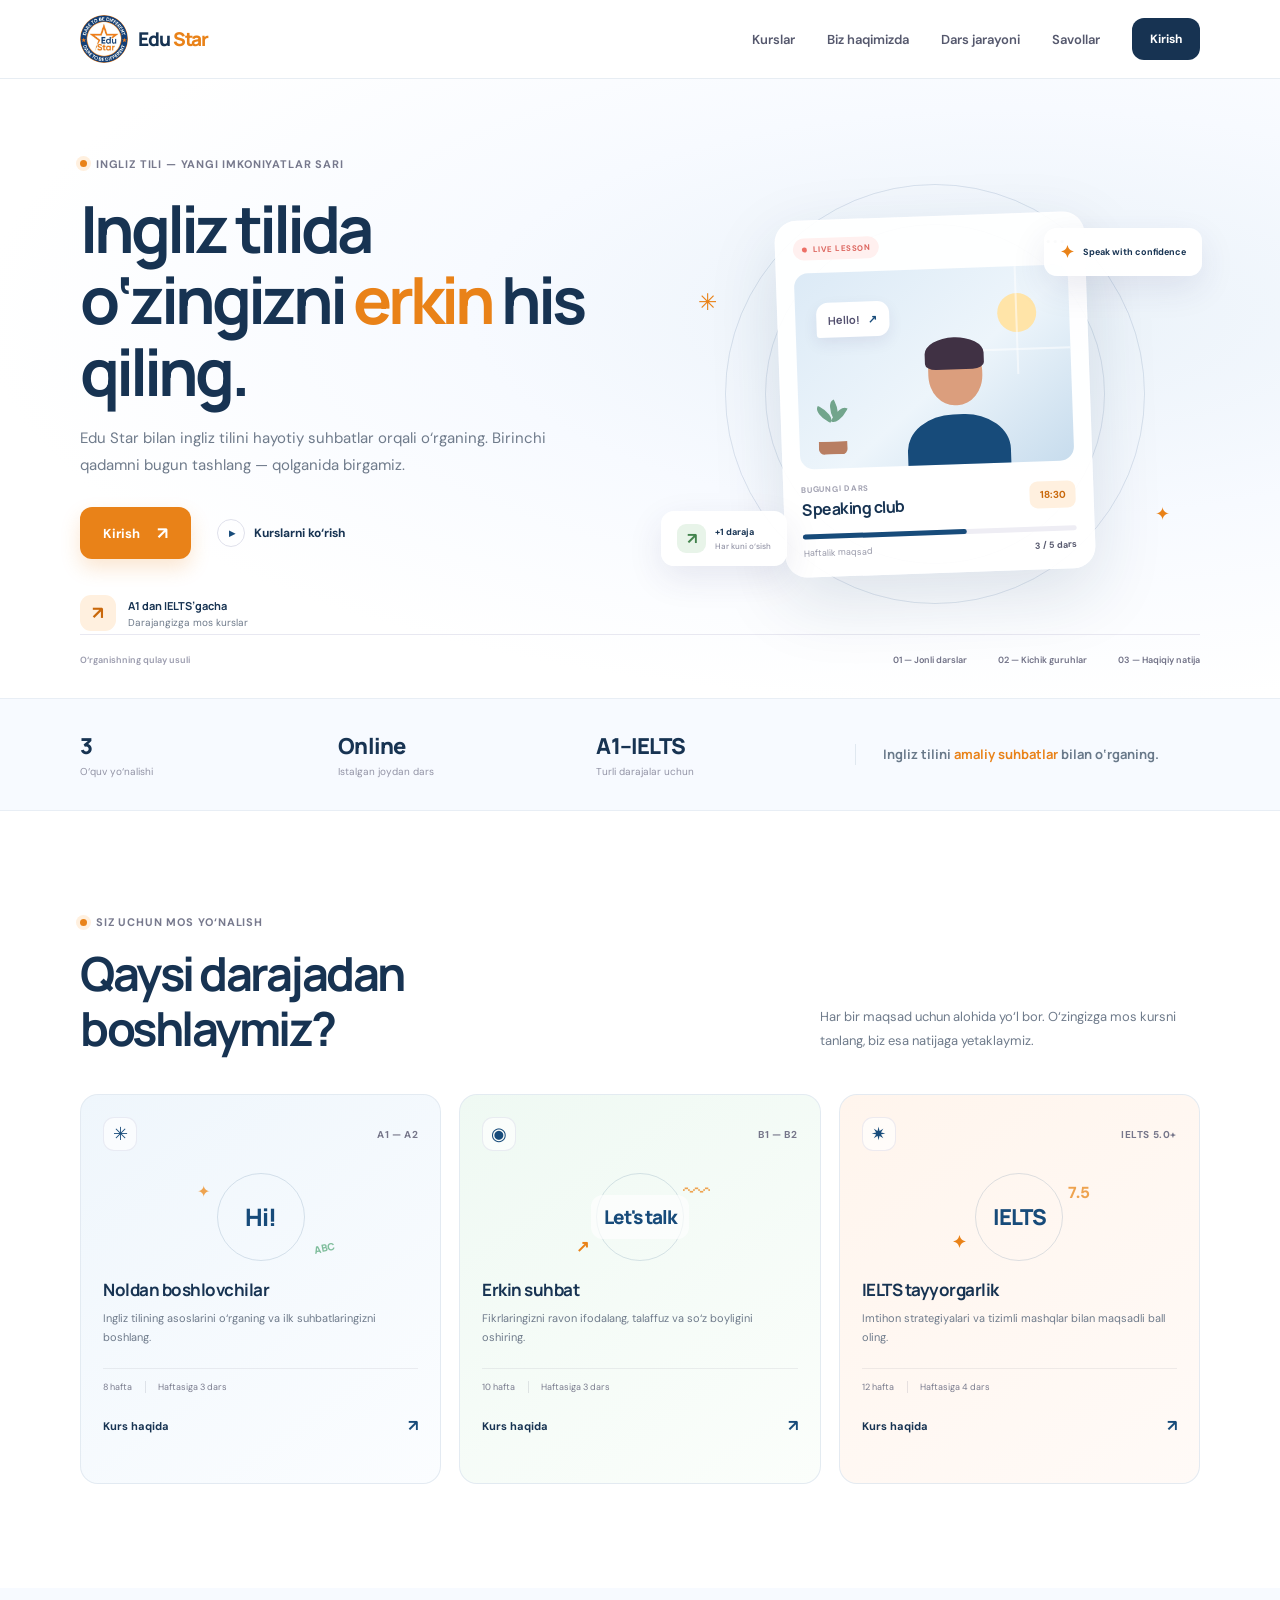
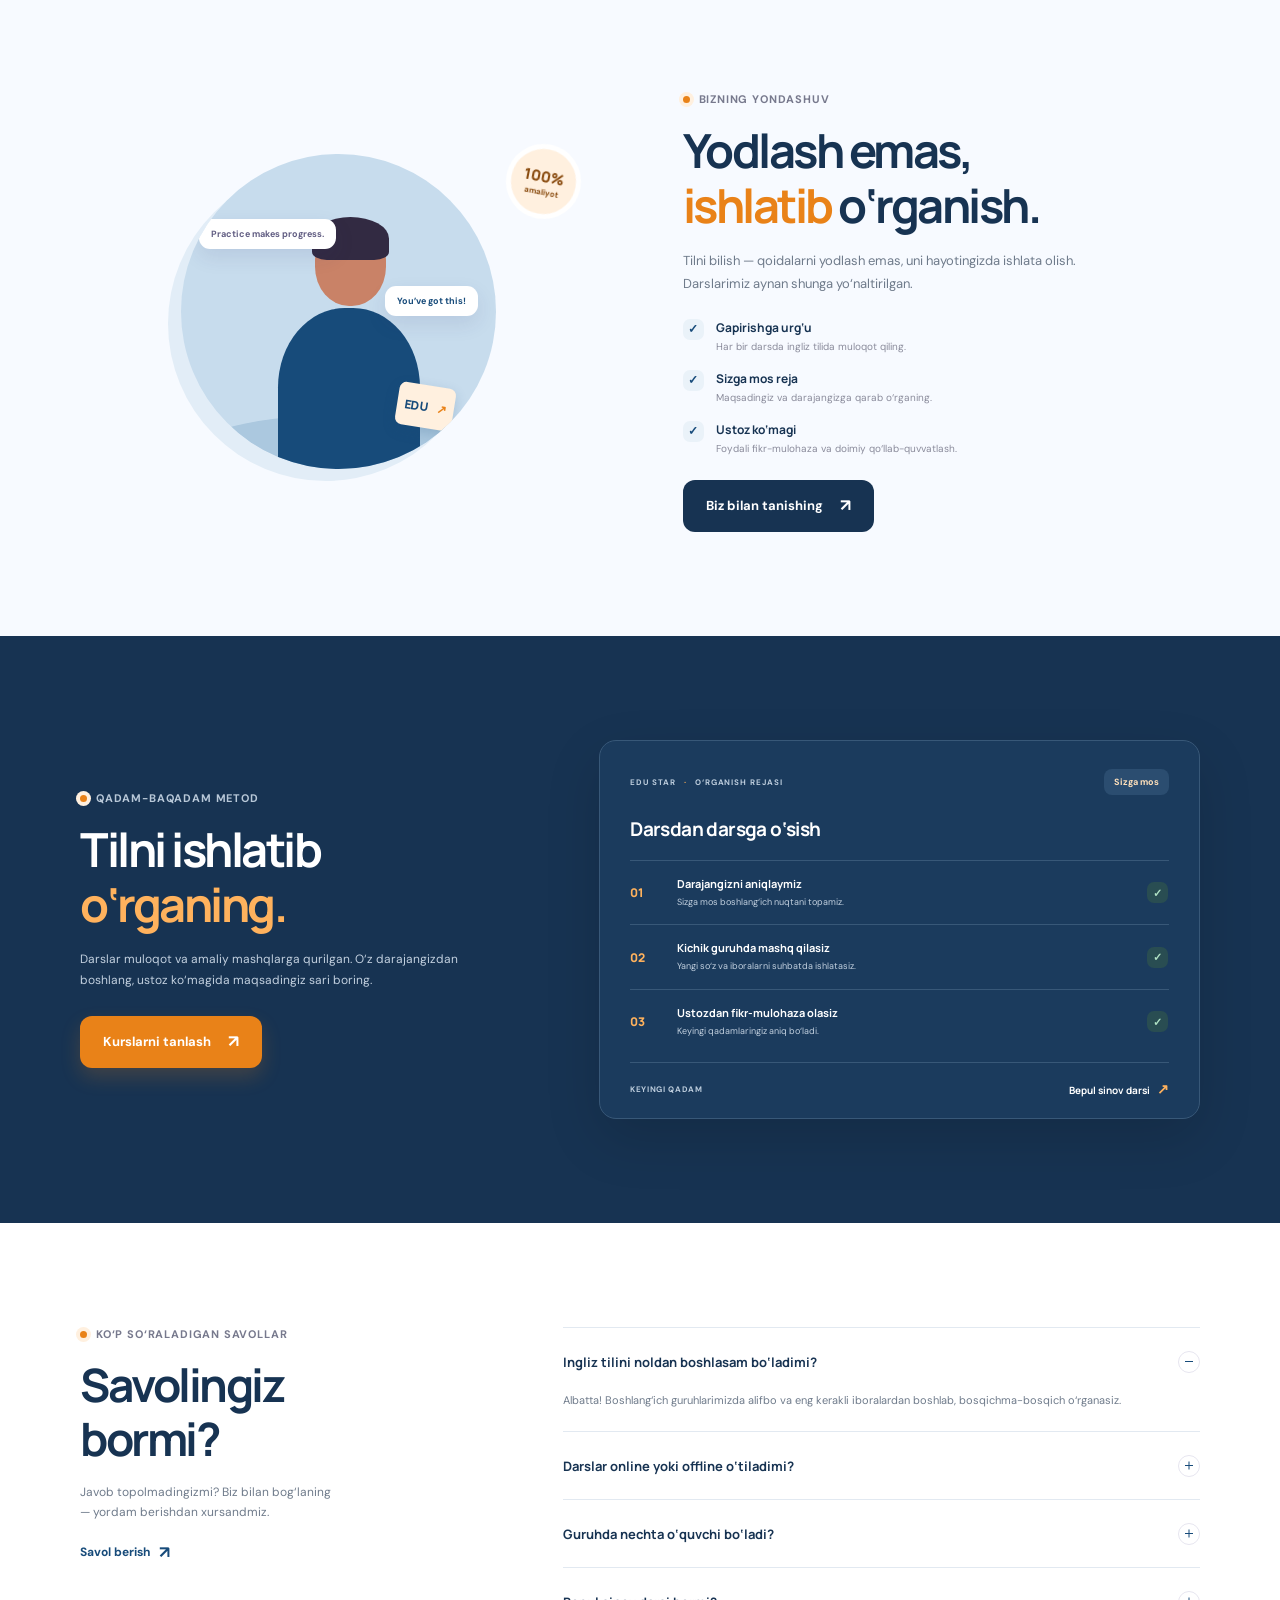
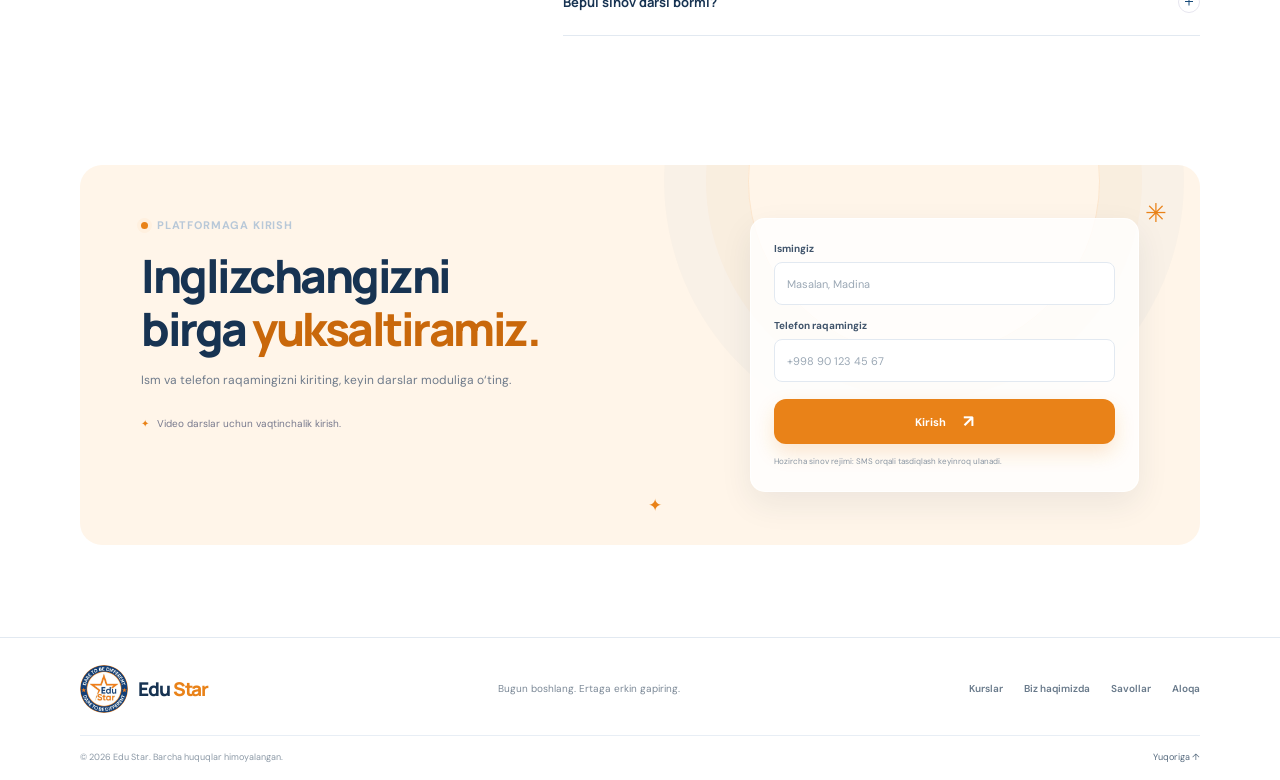
==== commit 27f6d502: "Add Exam Speaking Mocks module Co-authored-by: Copilot <223556219+Copilot@users.noreply.github.com>" ====
--- a/index.html
+++ b/index.html
@@ -38,7 +38,7 @@
           <a href="#about">Biz haqimizda</a>
           <a href="#learning">Dars jarayoni</a>
           <a href="#faq">Savollar</a>
-          <a class="button button-small button-dark nav-cta" href="#contact">Bepul maslahat</a>
+          <a class="button button-small button-dark nav-cta" href="#contact">Kirish</a>
         </nav>
       </div>
     </header>
@@ -55,7 +55,7 @@
             </p>
             <div class="hero-actions">
               <a class="button button-primary" href="#contact">
-                Bepul darsga yozilish <span aria-hidden="true">↗</span>
+                Kirish <span aria-hidden="true">↗</span>
               </a>
               <a class="text-link" href="#courses"><span class="play-icon">▶</span> Kurslarni ko‘rish</a>
             </div>
@@ -250,19 +250,19 @@
       <section class="section contact-section" id="contact">
         <div class="container contact-panel">
           <div class="contact-copy">
-            <div class="eyebrow eyebrow-light"><span class="eyebrow-dot"></span> Birinchi qadam bepul</div>
+            <div class="eyebrow eyebrow-light"><span class="eyebrow-dot"></span> PLATFORMAGA KIRISH</div>
             <h2>Inglizchangizni<br />birga <span>yuksaltiramiz.</span></h2>
-            <p>Ma’lumotlaringizni qoldiring. Siz bilan bog‘lanib, bepul sinov darsiga yozamiz.</p>
-            <div class="contact-promise"><span>✦</span> Majburiyat yo‘q, faqat foydali maslahat.</div>
-          </div>
-          <form class="contact-form">
+            <p>Ism va telefon raqamingizni kiriting, keyin darslar moduliga o‘ting.</p>
+            <div class="contact-promise"><span>✦</span> Video darslar uchun vaqtinchalik kirish.</div>
+          </div>
+          <form class="contact-form" id="login-form">
             <label for="name">Ismingiz</label>
-            <input id="name" name="name" type="text" placeholder="Masalan, Madina" autocomplete="name" required />
+            <input id="name" name="name" type="text" placeholder="Masalan, Madina" autocomplete="name" minlength="2" maxlength="80" required />
             <label for="phone">Telefon raqamingiz</label>
-            <input id="phone" name="phone" type="tel" placeholder="+998 90 123 45 67" autocomplete="tel" required />
-            <button class="button button-primary form-submit" type="submit">Bepul darsga yozilish <span>↗</span></button>
-            <p class="form-message" role="status" aria-live="polite"></p>
-            <small>Yuborish orqali ma’lumotlaringiz bilan bog‘lanishimizga rozilik bildirasiz.</small>
+            <input id="phone" name="phone" type="tel" inputmode="tel" placeholder="+998 90 123 45 67" autocomplete="tel" required />
+            <button class="button button-primary form-submit" type="submit">Kirish <span aria-hidden="true">↗</span></button>
+            <p class="form-message" id="login-message" role="status" aria-live="polite"></p>
+            <small>Hozircha sinov rejimi: SMS orqali tasdiqlash keyinroq ulanadi.</small>
           </form>
           <span class="contact-spark contact-spark-one">✳</span>
           <span class="contact-spark contact-spark-two">✦</span>
--- a/styles.css
+++ b/styles.css
@@ -129,6 +129,26 @@
 
 .contact-section { padding-top: 25px; padding-bottom: 92px; }.contact-panel { position: relative; display: grid; overflow: hidden; grid-template-columns: 1fr .75fr; gap: 90px; padding: 53px 61px; border-radius: 22px; background: #fff5e9; }.contact-panel:before { position: absolute; top: -160px; right: 100px; width: 350px; height: 350px; border: 1px solid rgba(233,130,24,.13); border-radius: 50%; box-shadow: 0 0 0 42px rgba(233,130,24,.035), 0 0 0 84px rgba(23,75,122,.025); content: ""; }.contact-copy, .contact-form { position: relative; z-index: 1; }.contact-copy h2 { margin: 18px 0 15px; font: 800 clamp(34px, 4vw, 46px)/1.14 var(--font-display); letter-spacing: -2.5px; }.contact-copy h2 span { color: var(--orange-deep); }.contact-copy > p { max-width: 385px; color: #6f7b8b; font-size: 12px; line-height: 1.8; }.contact-promise { margin-top: 25px; color: #77798d; font-size: 10px; }.contact-promise span { margin-right: 5px; color: var(--orange); }
 .contact-form { display: flex; flex-direction: column; padding: 23px; border: 1px solid rgba(255,255,255,.85); border-radius: 15px; background: rgba(255,255,255,.82); box-shadow: 0 12px 32px rgba(23,51,82,.08); }.contact-form label { margin-bottom: 7px; color: #40546b; font-size: 10px; font-weight: 700; }.contact-form input { width: 100%; height: 43px; margin-bottom: 14px; padding: 0 12px; border: 1px solid #e2e9f1; border-radius: 8px; outline: none; background: white; color: var(--ink); font-size: 11px; }.contact-form input:focus { border-color: var(--orange); box-shadow: 0 0 0 3px rgba(233,130,24,.12); }.contact-form input::placeholder { color: #9ba8b5; }.form-submit { min-height: 45px; width: 100%; margin-top: 3px; font-size: 11px; }.contact-form > small { margin-top: 11px; color: #8995a2; font-size: 8px; line-height: 1.6; }.form-message { display: none; margin: 11px 0 0; color: #3d7750; font-size: 10px; line-height: 1.6; }.form-message.visible { display: block; }.contact-spark { position: absolute; color: var(--orange); }.contact-spark-one { top: 31px; right: 33px; font-size: 26px; }.contact-spark-two { right: 48%; bottom: 29px; font-size: 17px; }
+.form-message[data-kind="error"] { color: #b42318; }
+.student-header { gap: 20px; }
+.student-session { display: flex; align-items: center; gap: 20px; }
+.student-greeting { color: var(--muted); font-size: 12px; }
+.student-greeting strong { color: var(--ink); }
+.student-logout { padding: 9px 14px; border: 1px solid var(--line); border-radius: 9px; background: transparent; color: var(--blue); font-weight: 700; cursor: pointer; }
+.student-main { min-height: calc(100vh - 125px); background: var(--soft); }
+.student-section { padding-top: 72px; }
+.student-intro { max-width: 700px; margin-bottom: 34px; }
+.student-intro h1 { margin: 15px 0 10px; font-size: clamp(36px, 5vw, 52px); letter-spacing: -2.5px; }
+.student-intro > p { color: var(--muted); font-size: 14px; line-height: 1.7; }
+.lesson-grid { display: grid; grid-template-columns: repeat(2, minmax(0, 1fr)); gap: 22px; }
+.lesson-card { overflow: hidden; border: 1px solid var(--line); border-radius: 17px; background: var(--paper); box-shadow: 0 12px 32px rgba(23,51,82,.06); }
+.lesson-video { overflow: hidden; aspect-ratio: 16 / 9; background: #102238; }
+.lesson-video video { display: block; width: 100%; height: 100%; object-fit: contain; }
+.lesson-card-body { padding: 18px 20px 21px; }
+.lesson-number { display: inline-block; margin-bottom: 8px; color: var(--orange-deep); font-size: 10px; font-weight: 800; letter-spacing: .1em; }
+.lesson-card h2 { margin: 0; font-size: 17px; letter-spacing: -.4px; }
+.student-demo-note { margin: 25px 0 0; color: var(--muted); font-size: 10px; line-height: 1.6; }
+.student-logout:hover { border-color: var(--orange); color: var(--orange-deep); }
 .site-footer { padding: 27px 0 17px; border-top: 1px solid var(--line); }.footer-main { display: flex; align-items: center; justify-content: space-between; padding-bottom: 22px; }.footer-main > p { margin: 0; color: #7c8997; font-size: 10px; }.footer-links { display: flex; gap: 21px; color: #68798a; font-size: 10px; font-weight: 600; }.footer-bottom { display: flex; justify-content: space-between; padding-top: 15px; border-top: 1px solid #e8eef5; color: #8c99a6; font-size: 9px; }.footer-bottom a { color: #566a7e; }
 
 @keyframes fade-up {
@@ -183,6 +203,7 @@
   .journey-wrap { grid-template-columns: 1fr; gap: 28px; }.journey-heading h2 { margin-bottom: 13px; }.journey-card { padding: 22px 18px 17px; }.journey-step { grid-template-columns: 28px 1fr 20px; gap: 9px; }.journey-next { align-items: flex-start; flex-direction: column; }
   .faq-grid { grid-template-columns: 1fr; gap: 25px; }.faq-grid h2 { font-size: 38px; }.faq-side-note { max-width: 400px; margin-block: 11px; }.faq-list summary { min-height: 62px; font-size: 12px; }
   .contact-section { padding-top: 0; padding-bottom: 65px; }.contact-panel { grid-template-columns: 1fr; gap: 23px; padding: 33px 21px; }.contact-copy h2 { font-size: 37px; }.contact-copy > p { max-width: 450px; }.contact-promise { margin-top: 16px; }.contact-form { padding: 18px; }.contact-spark-one { top: 28px; right: 20px; }
+  .student-session { gap: 10px; }.student-greeting { max-width: 130px; overflow: hidden; font-size: 10px; text-overflow: ellipsis; white-space: nowrap; }.student-logout { padding: 8px 10px; font-size: 9px; }.student-section { padding-top: 46px; }.student-intro { margin-bottom: 24px; }.student-intro > p { font-size: 12px; }.lesson-grid { grid-template-columns: 1fr; gap: 15px; }.lesson-card-body { padding: 16px 17px 18px; }
   .footer-main { align-items: flex-start; flex-wrap: wrap; gap: 14px; }.footer-main > p { order: 3; width: 100%; }.footer-links { flex-wrap: wrap; gap: 13px; font-size: 9px; }.footer-bottom { gap: 14px; font-size: 8px; }
 }
 @media (prefers-reduced-motion: reduce) {
